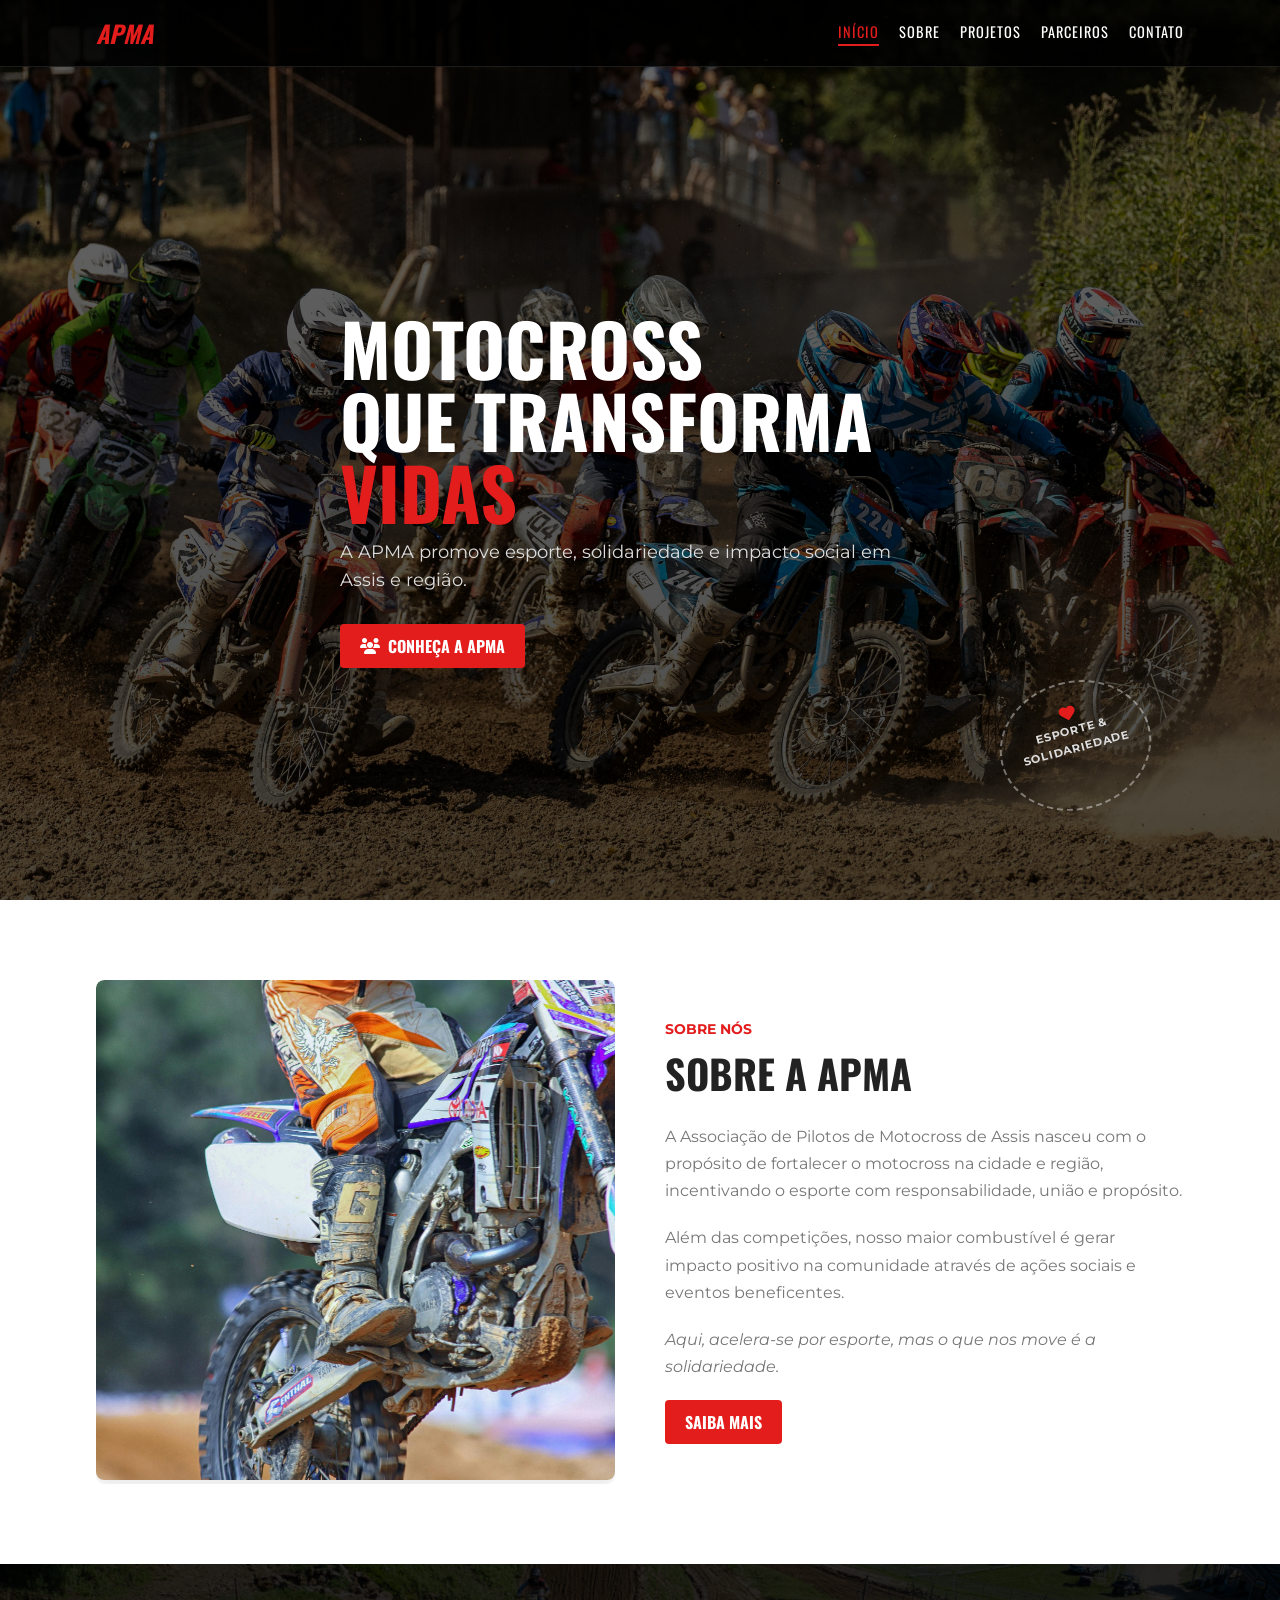
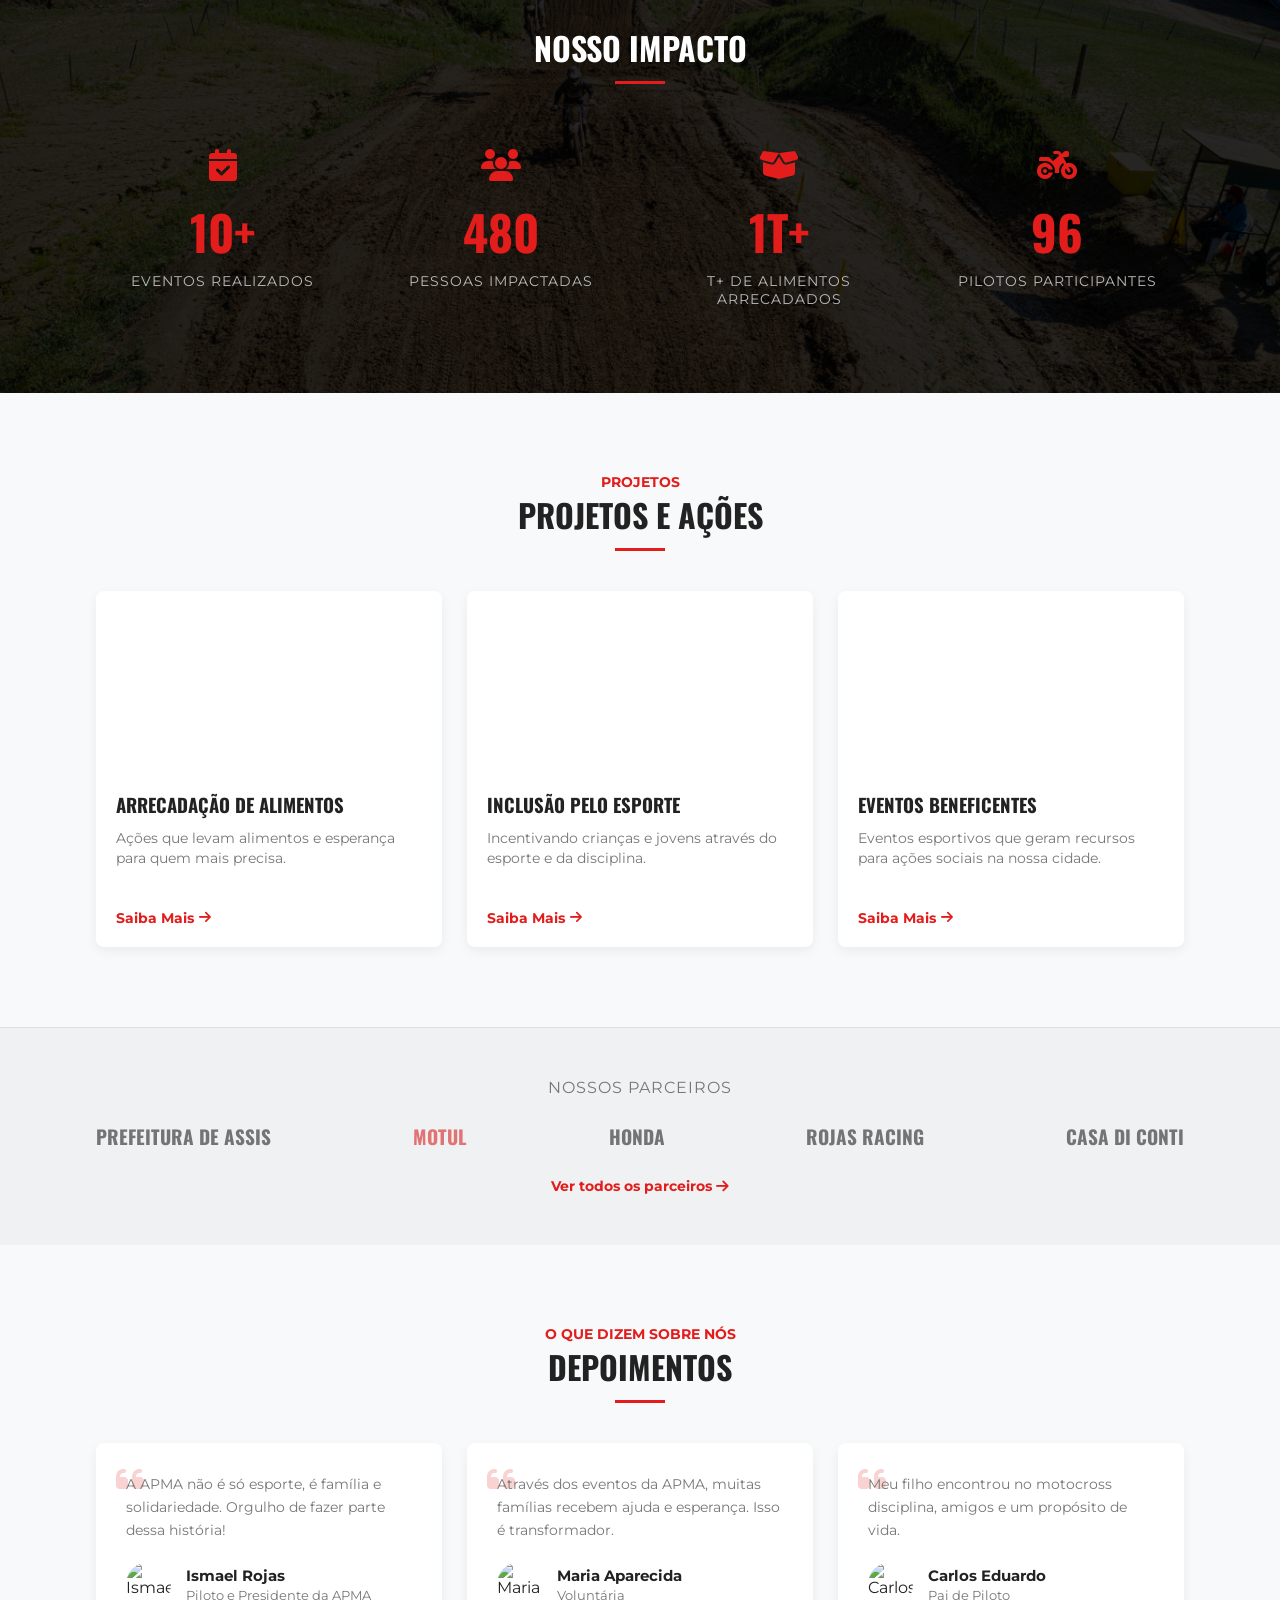
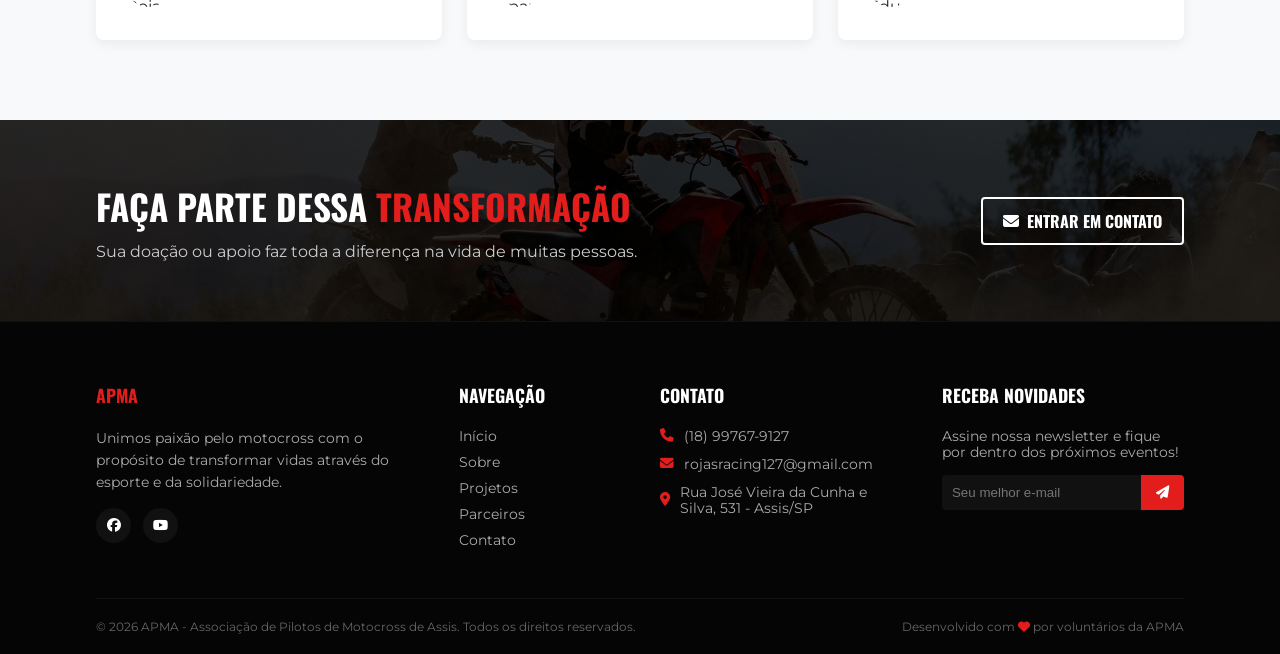
==== index.html @ 88c7548c "Publica o site da APMA com as páginas de apresentação, projetos, parceiros e contato. Co-authored-by" ====
<!DOCTYPE html>
<html lang="pt-BR">

<head>
    <meta charset="UTF-8">
    <meta name="viewport" content="width=device-width, initial-scale=1.0">
    <title>APMA - Associação de Pilotos de Motocross de Assis</title>
    <meta name="description"
        content="A APMA promove esporte, solidariedade e impacto social em Assis e região através do motocross.">
    <link rel="stylesheet" href="https://cdnjs.cloudflare.com/ajax/libs/font-awesome/6.4.0/css/all.min.css">
    <link
        href="https://fonts.googleapis.com/css2?family=Montserrat:wght@400;700;900&family=Oswald:wght@500;700&display=swap"
        rel="stylesheet">
    <link rel="stylesheet" href="css/style.css">
</head>

<body>

    <header>
        <div class="conteudo barra">
            <a href="index.html" class="marca">
                <h2 style="color: white; font-style: italic;"><span style="color: var(--primary-color);">APMA</span>
                </h2>
            </a>
            <button class="botao-menu" aria-label="Abrir menu"><i class="fa-solid fa-bars"></i></button>
            <nav class="menu">
                <a href="index.html" class="ativo">Início</a>
                <a href="sobre.html">Sobre</a>
                <a href="projetos.html">Projetos</a>
                <a href="parceiros.html">Parceiros</a>
                <a href="contato.html">Contato</a>
            </nav>
        </div>
    </header>

    <section class="destaque">
        <div class="conteudo destaque-texto">
            <h1>Motocross<br>que transforma <span>Vidas</span></h1>
            <p>A APMA promove esporte, solidariedade e impacto social em Assis e região.</p>
            <div class="destaque-acoes">
                <a href="sobre.html" class="botao"><i class="fa-solid fa-users"></i> Conheça a APMA</a>
            </div>
        </div>
        <div class="selo">
            <i class="fa-solid fa-heart" style="color: var(--primary-color);"></i>
            <p style="font-size: 0.7rem; font-weight: bold; letter-spacing: 1px;">ESPORTE &<br>SOLIDARIEDADE</p>
        </div>
    </section>

    <section class="sobre">
        <div class="conteudo sobre-grade">
            <div class="sobre-foto">
                <img src="assets/sobre.jpg" alt="Pilotos de Motocross APMA">
            </div>
            <div class="sobre-conteudo">
                <span class="subtitulo">Sobre Nós</span>
                <h2>Sobre a APMA</h2>
                <p>A Associação de Pilotos de Motocross de Assis nasceu com o propósito de fortalecer o motocross na
                    cidade e região, incentivando o esporte com responsabilidade, união e propósito.</p>
                <p>Além das competições, nosso maior combustível é gerar impacto positivo na comunidade através de ações
                    sociais e eventos beneficentes.</p>
                <p><em>Aqui, acelera-se por esporte, mas o que nos move é a solidariedade.</em></p>
                <a href="sobre.html" class="botao">Saiba Mais</a>
            </div>
        </div>
    </section>

    <section class="impacto">
        <div class="conteudo">
            <h2 class="titulo">Nosso Impacto</h2>
            <div class="impacto-grade">
                <div class="contador">
                    <i class="fa-solid fa-calendar-check"></i>
                    <div class="numero" data-target="10">0</div>
                    <div class="rotulo">Eventos Realizados</div>
                </div>
                <div class="contador">
                    <i class="fa-solid fa-users"></i>
                    <div class="numero" data-target="1000">0</div>
                    <div class="rotulo">Pessoas Impactadas</div>
                </div>
                <div class="contador">
                    <i class="fa-solid fa-box-open"></i>
                    <div class="numero" data-target="1" data-suffix="T+">0</div>
                    <div class="rotulo">T+ de Alimentos Arrecadados</div>
                </div>
                <div class="contador">
                    <i class="fa-solid fa-motorcycle"></i>
                    <div class="numero" data-target="200">0</div>
                    <div class="rotulo">Pilotos Participantes</div>
                </div>
            </div>
        </div>
    </section>

    <section class="projetos">
        <div class="conteudo">
            <span
                style="color: var(--primary-color); display:block; text-align:center; font-weight:bold; font-size:0.9rem;">PROJETOS</span>
            <h2 class="titulo">Projetos e Ações</h2>

            <div class="projetos-grade">
                <div class="cartao-projeto">
                    <div class="foto-projeto"
                        style="background-image: url('https://images.pexels.com/photos/6590920/pexels-photo-6590920.jpeg?auto=compress&cs=tinysrgb&w=400')">
                    </div>
                    <div class="info-projeto">
                        <h3>Arrecadação de Alimentos</h3>
                        <p>Ações que levam alimentos e esperança para quem mais precisa.</p>
                        <a href="projetos.html#alimentos" class="link-projeto">Saiba Mais <i
                                class="fa-solid fa-arrow-right"></i></a>
                    </div>
                </div>
                <div class="cartao-projeto">
                    <div class="foto-projeto"
                        style="background-image: url('https://images.pexels.com/photos/5435903/pexels-photo-5435903.jpeg?auto=compress&cs=tinysrgb&w=400')">
                    </div>
                    <div class="info-projeto">
                        <h3>Inclusão pelo Esporte</h3>
                        <p>Incentivando crianças e jovens através do esporte e da disciplina.</p>
                        <a href="projetos.html#inclusao" class="link-projeto">Saiba Mais <i
                                class="fa-solid fa-arrow-right"></i></a>
                    </div>
                </div>
                <div class="cartao-projeto">
                    <div class="foto-projeto"
                        style="background-image: url('https://images.pexels.com/photos/20348281/pexels-photo-20348281.jpeg?auto=compress&cs=tinysrgb&w=400')">
                    </div>
                    <div class="info-projeto">
                        <h3>Eventos Beneficentes</h3>
                        <p>Eventos esportivos que geram recursos para ações sociais na nossa cidade.</p>
                        <a href="projetos.html#beneficentes" class="link-projeto">Saiba Mais <i
                                class="fa-solid fa-arrow-right"></i></a>
                    </div>
                </div>
            </div>
        </div>
    </section>

    <section class="parceiros">
        <div class="conteudo">
            <div class="titulo-parceiros">NOSSOS PARCEIROS</div>
            <div class="faixa-parceiros">
                <span style="font-weight: bold; font-family: 'Oswald'; font-size: 1.2rem;">PREFEITURA DE ASSIS</span>
                <span style="font-weight: bold; font-family: 'Oswald'; font-size: 1.2rem; color: #d62222;">MOTUL</span>
                <span style="font-weight: bold; font-family: 'Oswald'; font-size: 1.2rem;">HONDA</span>
                <span style="font-weight: bold; font-family: 'Oswald'; font-size: 1.2rem;">ROJAS RACING</span>
                <span style="font-weight: bold; font-family: 'Oswald'; font-size: 1.2rem;">CASA DI CONTI</span>
            </div>
            <p style="margin-top: 25px;"><a href="parceiros.html"
                    style="color: var(--primary-color); font-weight: bold; font-size: 0.9rem;">Ver todos os parceiros <i
                        class="fa-solid fa-arrow-right"></i></a></p>
        </div>
    </section>

    <section class="depoimentos">
        <div class="conteudo">
            <span
                style="color: var(--primary-color); display:block; text-align:center; font-weight:bold; font-size:0.9rem;">O
                QUE DIZEM SOBRE NÓS</span>
            <h2 class="titulo">Depoimentos</h2>

            <div class="depoimentos-grade">
                <div class="depoimento">
                    <i class="fa-solid fa-quote-left"></i>
                    <p>A APMA não é só esporte, é família e solidariedade. Orgulho de fazer parte dessa história!</p>
                    <div class="autor">
                        <img src="https://images.pexels.com/photos/2379004/pexels-photo-2379004.jpeg?auto=compress&cs=tinysrgb&w=100"
                            alt="Ismael Rojas">
                        <div>
                            <h4>Ismael Rojas</h4>
                            <span>Piloto e Presidente da APMA</span>
                        </div>
                    </div>
                </div>
                <div class="depoimento">
                    <i class="fa-solid fa-quote-left"></i>
                    <p>Através dos eventos da APMA, muitas famílias recebem ajuda e esperança. Isso é transformador.</p>
                    <div class="autor">
                        <img src="https://images.pexels.com/photos/1181686/pexels-photo-1181686.jpeg?auto=compress&cs=tinysrgb&w=100"
                            alt="Maria Aparecida">
                        <div>
                            <h4>Maria Aparecida</h4>
                            <span>Voluntária</span>
                        </div>
                    </div>
                </div>
                <div class="depoimento">
                    <i class="fa-solid fa-quote-left"></i>
                    <p>Meu filho encontrou no motocross disciplina, amigos e um propósito de vida.</p>
                    <div class="autor">
                        <img src="https://images.pexels.com/photos/2182970/pexels-photo-2182970.jpeg?auto=compress&cs=tinysrgb&w=100"
                            alt="Carlos Eduardo">
                        <div>
                            <h4>Carlos Eduardo</h4>
                            <span>Pai de Piloto</span>
                        </div>
                    </div>
                </div>
            </div>
        </div>
    </section>

    <section class="chamada">
        <div class="conteudo chamada-conteudo">
            <div class="chamada-texto">
                <h2>FAÇA PARTE DESSA <span>TRANSFORMAÇÃO</span></h2>
                <p>Sua doação ou apoio faz toda a diferença na vida de muitas pessoas.</p>
            </div>
            <div class="chamada-acoes">
                <a href="contato.html" class="botao botao-contorno"><i class="fa-solid fa-envelope"></i> Entrar em Contato</a>
            </div>
        </div>
    </section>

    <footer>
        <div class="conteudo rodape-grade">
            <div class="rodape-coluna rodape-sobre">
                <h3 style="color: var(--primary-color);">APMA</h3>
                <p>Unimos paixão pelo motocross com o propósito de transformar vidas através do esporte e da
                    solidariedade.</p>
                <div class="redes">
                    <a href="#" aria-label="Facebook"><i class="fa-brands fa-facebook"></i></a>
                    <a href="#" aria-label="YouTube"><i class="fa-brands fa-youtube"></i></a>
                </div>
            </div>
            <div class="rodape-coluna rodape-links">
                <h3>Navegação</h3>
                <ul>
                    <li><a href="index.html">Início</a></li>
                    <li><a href="sobre.html">Sobre</a></li>
                    <li><a href="projetos.html">Projetos</a></li>
                    <li><a href="parceiros.html">Parceiros</a></li>
                    <li><a href="contato.html">Contato</a></li>
                </ul>
            </div>
            <div class="rodape-coluna rodape-contato">
                <h3>Contato</h3>
                <p><i class="fa-solid fa-phone"></i> (18) 99767-9127</p>
                <p><i class="fa-solid fa-envelope"></i> rojasracing127@gmail.com</p>
                <p><i class="fa-solid fa-location-dot"></i> Rua José Vieira da Cunha e Silva, 531 - Assis/SP</p>
            </div>
            <div class="rodape-coluna">
                <h3>Receba Novidades</h3>
                <p>Assine nossa newsletter e fique por dentro dos próximos eventos!</p>
                <form class="boletim" onsubmit="return false;">
                    <input type="email" placeholder="Seu melhor e-mail" required>
                    <button type="submit" aria-label="Enviar"><i class="fa-solid fa-paper-plane"></i></button>
                </form>
            </div>
        </div>
        <div class="conteudo rodape-base">
            <p>&copy; 2026 APMA - Associação de Pilotos de Motocross de Assis. Todos os direitos reservados.</p>
            <p>Desenvolvido com <i class="fa-solid fa-heart" style="color: var(--primary-color);"></i> por voluntários
                da APMA</p>
        </div>
    </footer>

    <script src="js/script.js"></script>
</body>

</html>
---- css/style.css ----
:root {
    --primary-color: #E31C1C;
    --dark-bg: #0C0C0C;
    --dark-card: #141414;
    --light-bg: #F8F9FA;
    --text-light: #FFFFFF;
    --text-dark: #222222;
    --text-gray: #777777;
}

* { margin: 0; padding: 0; box-sizing: border-box; }

body {
    font-family: 'Montserrat', sans-serif;
    background: var(--light-bg);
    color: var(--text-dark);
    overflow-x: hidden;
}

h1, h2, h3, .botao, .menu { font-family: 'Oswald', sans-serif; text-transform: uppercase; }
a { text-decoration: none; color: inherit; }
ul { list-style: none; }

.conteudo { width: 85%; max-width: 1200px; margin: 0 auto; }

.botao {
    background: var(--primary-color);
    color: var(--text-light);
    padding: 10px 20px;
    border: none;
    border-radius: 4px;
    font-weight: bold;
    cursor: pointer;
    display: inline-flex;
    align-items: center;
    gap: 8px;
}

.botao:hover { background: #b81414; transform: translateY(-3px); box-shadow: 0 8px 20px rgba(227, 28, 28, .35); }
.botao:hover i { transform: scale(1.15); }
.botao-contorno { background: transparent; border: 2px solid var(--text-light); color: var(--text-light); }
.botao-contorno:hover { background: var(--text-light); color: var(--dark-bg); box-shadow: 0 8px 20px rgba(255, 255, 255, .2); }

.titulo { text-align: center; font-size: 2rem; margin-bottom: 30px; position: relative; }
.titulo::after {
    content: '';
    display: block;
    width: 50px;
    height: 3px;
    background: var(--primary-color);
    margin: 10px auto 0;
}

header {
    background: rgba(0, 0, 0, .85);
    position: absolute;
    width: 100%;
    top: 0;
    z-index: 1000;
    border-bottom: 1px solid rgba(255, 255, 255, .1);
}

header.solido { position: relative; background: #0a0a0a; }

.barra { display: flex; justify-content: space-between; align-items: center; padding: 15px 0; }
.marca:hover h2 { transform: scale(1.05); letter-spacing: 2px; }
.menu { display: flex; gap: 20px; }
.menu a { color: var(--text-light); font-size: .9rem; letter-spacing: 1px; position: relative; padding-bottom: 4px; }
.menu a::after {
    content: '';
    position: absolute;
    left: 0;
    bottom: 0;
    width: 0;
    height: 2px;
    background: var(--primary-color);
}
.menu a:hover::after, .menu a.ativo::after { width: 100%; }
.menu a:hover, .menu a.ativo { color: var(--primary-color); }

.botao-menu {
    display: none;
    background: none;
    border: none;
    color: var(--text-light);
    font-size: 1.5rem;
    cursor: pointer;
}
.botao-menu:hover { color: var(--primary-color); transform: scale(1.1); }

.destaque {
    background: linear-gradient(rgba(0,0,0,.6), rgba(0,0,0,.7)), url('../assets/hero.jpg') center/cover;
    height: 100vh;
    display: flex;
    align-items: center;
    color: var(--text-light);
    padding-top: 80px;
    position: relative;
}
.destaque-texto { max-width: 600px; }
.destaque h1 { font-size: 4.5rem; line-height: 1; margin-bottom: 10px; font-weight: 900; }
.destaque h1 span { color: var(--primary-color); display: block; }
.destaque p { font-size: 1.1rem; margin-bottom: 30px; color: #ddd; line-height: 1.6; }
.destaque-acoes { display: flex; gap: 15px; }
.selo {
    position: absolute;
    right: 10%;
    bottom: 10%;
    border: 2px dashed rgba(255, 255, 255, .4);
    border-radius: 50%;
    padding: 20px;
    text-align: center;
    transform: rotate(-15deg);
}
.selo:hover { transform: rotate(0) scale(1.1); border-color: var(--primary-color); background: rgba(227, 28, 28, .15); }

.sobre { padding: 80px 0; background: var(--text-light); }
.sobre-grade, .contato-grade { display: grid; grid-template-columns: 1fr 1fr; gap: 50px; align-items: center; }
.contato-grade { grid-template-columns: 1fr 1.2fr; align-items: start; }
.sobre-foto { overflow: hidden; border-radius: 8px; }
.sobre-foto img { width: 100%; height: 500px; object-fit: cover; border-radius: 8px; box-shadow: 0 5px 15px rgba(0,0,0,.1); }
.sobre-foto:hover img { transform: scale(1.05); }
.subtitulo { color: var(--primary-color); text-transform: uppercase; font-weight: bold; font-size: .9rem; display: block; margin-bottom: 5px; }
.sobre-conteudo h2 { font-size: 2.5rem; margin-bottom: 20px; }
.sobre-conteudo p, .bloco-texto p { color: var(--text-gray); line-height: 1.7; margin-bottom: 20px; }

.impacto {
    background: linear-gradient(rgba(0,0,0,.85), rgba(0,0,0,.85)), url('../assets/impacto.jpg') center/cover;
    color: var(--text-light);
    padding: 60px 0;
    text-align: center;
}
.impacto .titulo { color: #fff; margin-bottom: 40px; }
.impacto-grade { display: grid; grid-template-columns: repeat(4, 1fr); gap: 25px; }
.projetos-grade { display: grid; grid-template-columns: repeat(3, 1fr); gap: 25px; }
.contador { padding: 25px 15px; border-radius: 8px; }
.contador:hover { transform: translateY(-8px); background: rgba(255,255,255,.06); }
.contador i { font-size: 2rem; color: var(--primary-color); margin-bottom: 15px; display: inline-block; }
.contador:hover i { transform: scale(1.2); }
.numero { font-size: 3rem; font-family: 'Oswald', sans-serif; font-weight: bold; color: var(--primary-color); }
.rotulo { font-size: .9rem; text-transform: uppercase; letter-spacing: 1px; margin-top: 5px; color: #bbb; }

.projetos, .depoimentos, .secao { padding: 80px 0; }
.secao.clara, .projetos, .depoimentos { background: var(--light-bg); }
.secao.clara { background: var(--text-light); }
.secao.escura { background: var(--dark-bg); color: var(--text-light); }
.projetos-grade, .depoimentos-grade, .valores-grade, .equipe-grade, .parceiros-grade { margin-top: 40px; }
.cartao-projeto, .depoimento, .cartao-valor, .cartao-equipe, .cartao-parceiro {
    background: var(--text-light);
    border-radius: 8px;
    box-shadow: 0 4px 12px rgba(0,0,0,.06);
}
.cartao-projeto, .cartao-equipe { overflow: hidden; }
.cartao-projeto:hover, .depoimento:hover, .cartao-valor:hover, .cartao-equipe:hover,
.cartao-parceiro:hover, .formulario:hover {
    transform: translateY(-8px);
    box-shadow: 0 16px 32px rgba(0,0,0,.12);
}
.foto-projeto { height: 180px; background-size: cover; background-position: center; }
.cartao-projeto:hover .foto-projeto, .cartao-equipe:hover img, .detalhe:hover .detalhe-foto { transform: scale(1.06); }
.info-projeto, .info-equipe { padding: 20px; }
.info-projeto h3, .cartao-valor h3, .detalhe-texto h3 { margin-bottom: 10px; }
.cartao-projeto:hover h3, .cartao-valor:hover h3, .detalhe:hover h3, .cartao-parceiro:hover .logo-parceiro { color: var(--primary-color); }
.info-projeto p { font-size: .85rem; color: var(--text-gray); line-height: 1.5; margin-bottom: 15px; height: 65px; overflow: hidden; }
.link-projeto { color: var(--primary-color); font-weight: bold; font-size: .85rem; display: inline-flex; align-items: center; gap: 5px; }
.cartao-projeto:hover .link-projeto { gap: 10px; }

.parceiros { padding: 50px 0; background: #F0F1F2; border-top: 1px solid #e0e0e0; text-align: center; }
.titulo-parceiros { font-size: 1rem; color: var(--text-gray); margin-bottom: 25px; letter-spacing: 1px; }
.faixa-parceiros { display: flex; justify-content: space-between; align-items: center; gap: 20px; opacity: .6; }
.faixa-parceiros span:hover { opacity: 1; transform: scale(1.1); color: var(--primary-color); }

.depoimentos-grade, .valores-grade, .equipe-grade, .parceiros-grade { display: grid; grid-template-columns: repeat(3, 1fr); gap: 25px; }
.depoimento { padding: 30px; position: relative; border-bottom: 3px solid transparent; }
.depoimento:hover { border-bottom-color: var(--primary-color); }
.depoimento .fa-quote-left { color: rgba(227, 28, 28, .2); font-size: 2rem; position: absolute; top: 20px; left: 20px; }
.depoimento:hover .fa-quote-left { color: rgba(227, 28, 28, .45); }
.depoimento p, .cartao-valor p, .cartao-parceiro p, .info-equipe p { color: var(--text-gray); font-size: .9rem; line-height: 1.6; }
.depoimento p { margin-bottom: 20px; position: relative; z-index: 1; }
.autor { display: flex; align-items: center; gap: 15px; }
.autor img { width: 45px; height: 45px; border-radius: 50%; object-fit: cover; }
.depoimento:hover .autor img { transform: scale(1.1); }
.autor h4 { font-size: .95rem; }
.autor span, .info-equipe p { font-size: .8rem; color: var(--text-gray); }

.chamada {
    background: linear-gradient(rgba(0,0,0,.8), rgba(0,0,0,.85)), url('../assets/cta.jpg') center/cover;
    color: var(--text-light);
    padding: 60px 0;
}
.chamada-conteudo, .seja-parceiro { display: grid; align-items: center; gap: 30px; }
.chamada-conteudo { grid-template-columns: 1fr auto; }
.chamada-texto h2 { font-size: 2.2rem; margin-bottom: 10px; }
.chamada-texto h2 span { color: var(--primary-color); }
.chamada-texto p { color: #ccc; }
.chamada-acoes { display: flex; gap: 15px; }

footer { background: #050505; color: #aaa; padding: 60px 0 20px; font-size: .85rem; border-top: 1px solid #111; }
.rodape-grade { display: grid; grid-template-columns: 2fr 1fr 1.5fr 1.5fr; gap: 40px; margin-bottom: 40px; }
.rodape-coluna h3 { color: var(--text-light); font-size: 1.1rem; margin-bottom: 20px; }
.rodape-sobre p { line-height: 1.6; margin-bottom: 15px; }
.redes { display: flex; gap: 12px; }
.redes a {
    background: #111;
    width: 35px;
    height: 35px;
    display: flex;
    align-items: center;
    justify-content: center;
    border-radius: 50%;
    color: var(--text-light);
}
.redes a:hover { background: var(--primary-color); transform: translateY(-4px); }
.rodape-links li { margin-bottom: 10px; }
.rodape-links a:hover { color: var(--primary-color); padding-left: 6px; }
.rodape-contato p { margin-bottom: 12px; display: flex; align-items: center; gap: 10px; }
.rodape-contato p:hover { color: var(--text-light); }
.rodape-contato i { color: var(--primary-color); }
.boletim { display: flex; margin-top: 15px; }
.boletim input { flex: 1; padding: 10px; border: none; border-radius: 4px 0 0 4px; background: #111; color: #fff; }
.boletim input:focus { outline: 1px solid var(--primary-color); }
.boletim button { background: var(--primary-color); border: none; color: #fff; padding: 0 15px; border-radius: 0 4px 4px 0; cursor: pointer; }
.boletim button:hover { background: #b81414; }
.rodape-base { border-top: 1px solid #111; padding-top: 20px; display: flex; justify-content: space-between; font-size: .75rem; color: #666; }

.capa {
    background: linear-gradient(rgba(0,0,0,.75), rgba(0,0,0,.85)), url('../assets/hero.jpg') center/cover;
    color: var(--text-light);
    padding: 100px 0 70px;
    text-align: center;
}
.capa-sobre { background-image: linear-gradient(rgba(0,0,0,.75), rgba(0,0,0,.85)), url('../assets/sobre.jpg'); }
.capa-impacto { background-image: linear-gradient(rgba(0,0,0,.75), rgba(0,0,0,.85)), url('../assets/impacto.jpg'); }
.capa-chamada { background-image: linear-gradient(rgba(0,0,0,.75), rgba(0,0,0,.85)), url('../assets/cta.jpg'); }
.etiqueta { color: var(--primary-color); font-weight: bold; font-size: .85rem; letter-spacing: 2px; display: block; margin-bottom: 10px; }
.capa h1 { font-size: 3rem; margin-bottom: 15px; }
.capa p { max-width: 600px; margin: 0 auto; color: #ccc; line-height: 1.6; }
.bloco-texto { max-width: 800px; margin: 0 auto 40px; }
.secao.escura .bloco-texto p { color: #bbb; }

.cartao-valor, .cartao-parceiro { padding: 35px 28px; text-align: center; }
.cartao-valor i { font-size: 2.2rem; color: var(--primary-color); margin-bottom: 15px; display: inline-block; }
.cartao-valor:hover i { transform: scale(1.15); }

.linha-tempo { max-width: 700px; margin: 50px auto 0; position: relative; padding-left: 30px; }
.linha-tempo::before { content: ''; position: absolute; left: 0; top: 0; bottom: 0; width: 3px; background: var(--primary-color); }
.marco { position: relative; margin-bottom: 35px; padding-left: 25px; }
.marco::before {
    content: '';
    position: absolute;
    left: -36px;
    top: 6px;
    width: 14px;
    height: 14px;
    border-radius: 50%;
    background: var(--primary-color);
    border: 3px solid #fff;
    box-shadow: 0 0 0 2px var(--primary-color);
}
.marco:hover { transform: translateX(8px); }
.ano { color: var(--primary-color); font-family: 'Oswald', sans-serif; font-size: 1.1rem; font-weight: bold; margin-bottom: 5px; }
.marco h3, .info-equipe h3 { font-size: 1.2rem; margin-bottom: 8px; }
.marco p { color: var(--text-gray); line-height: 1.6; }

.cartao-equipe { text-align: center; }
.cartao-equipe img { width: 100%; height: 260px; object-fit: cover; }
.funcao { color: var(--primary-color); font-size: .85rem; font-weight: bold; margin-bottom: 10px; display: block; }

.detalhe { display: grid; grid-template-columns: 1fr 1.2fr; gap: 40px; align-items: center; margin-bottom: 60px; }
.detalhe:nth-child(even) { direction: rtl; }
.detalhe:nth-child(even) > * { direction: ltr; }
.detalhe-foto { height: 320px; border-radius: 8px; background-size: cover; background-position: center; box-shadow: 0 5px 20px rgba(0,0,0,.1); }
.detalhe-texto h3 { font-size: 1.8rem; }
.detalhe-texto p { color: var(--text-gray); line-height: 1.7; margin-bottom: 15px; }
.etiquetas { display: flex; flex-wrap: wrap; gap: 8px; margin-top: 15px; }
.etiquetas span { background: rgba(227, 28, 28, .1); color: var(--primary-color); padding: 5px 12px; border-radius: 4px; font-size: .75rem; font-weight: bold; text-transform: uppercase; }
.etiquetas span:hover { background: var(--primary-color); color: #fff; }

.logo-parceiro { font-family: 'Oswald', sans-serif; font-size: 1.6rem; font-weight: bold; margin-bottom: 15px; letter-spacing: 1px; }
.logo-parceiro.destaque-nome { color: var(--primary-color); }
.tipo-parceiro { color: var(--primary-color); font-size: .75rem; font-weight: bold; text-transform: uppercase; letter-spacing: 1px; margin-bottom: 12px; display: block; }
.seja-parceiro { background: var(--dark-bg); color: var(--text-light); border-radius: 8px; padding: 50px; margin-top: 60px; grid-template-columns: 1.5fr 1fr; }
.seja-parceiro:hover { box-shadow: 0 0 0 2px var(--primary-color); }
.seja-parceiro h2 { font-size: 2rem; margin-bottom: 15px; }
.seja-parceiro p { color: #bbb; line-height: 1.7; margin-bottom: 10px; }
.seja-parceiro ul { margin: 20px 0; }
.seja-parceiro li { color: #ccc; margin-bottom: 10px; display: flex; align-items: center; gap: 10px; }
.seja-parceiro li i { color: var(--primary-color); }

.contato-lista { margin-top: 30px; }
.contato-item { display: flex; gap: 18px; margin-bottom: 28px; padding: 10px; border-radius: 8px; }
.contato-item:hover { background: rgba(227, 28, 28, .05); transform: translateX(6px); }
.icone {
    width: 50px;
    height: 50px;
    background: rgba(227, 28, 28, .1);
    border-radius: 50%;
    display: flex;
    align-items: center;
    justify-content: center;
    color: var(--primary-color);
    flex-shrink: 0;
}
.contato-item:hover .icone { background: var(--primary-color); color: #fff; }
.contato-item h4 { font-size: 1rem; margin-bottom: 5px; }
.contato-item p { color: var(--text-gray); font-size: .9rem; line-height: 1.5; }
.formulario { background: var(--text-light); padding: 40px; border-radius: 8px; box-shadow: 0 5px 20px rgba(0,0,0,.06); }
.formulario h3 { font-size: 1.5rem; margin-bottom: 25px; }
.campo { margin-bottom: 18px; }
.campo label { display: block; font-size: .85rem; font-weight: bold; margin-bottom: 6px; }
.campo input, .campo select, .campo textarea { width: 100%; padding: 12px 15px; border: 1px solid #ddd; border-radius: 4px; font-family: 'Montserrat', sans-serif; font-size: .9rem; background: #fafafa; }
.campo input:focus, .campo select:focus, .campo textarea:focus { outline: none; border-color: var(--primary-color); background: #fff; }
.campo textarea { min-height: 140px; resize: vertical; }
.linha-form { display: grid; grid-template-columns: 1fr 1fr; gap: 15px; }
.nota-form { font-size: .8rem; color: var(--text-gray); margin-top: 15px; line-height: 1.5; }

.botao, .botao i, .marca h2, .menu a::after, .selo, .sobre-foto img, .contador, .contador i,
.cartao-projeto, .foto-projeto, .cartao-equipe, .cartao-equipe img, .detalhe-foto, .depoimento,
.autor img, .redes a, .rodape-links a, .faixa-parceiros span, .etiquetas span, .contato-item,
.icone, .cartao-valor i, .marco, .formulario, .seja-parceiro,
.link-projeto, .botao-menu {
    transition: .3s ease;
}

@media (max-width: 992px) {
    .impacto-grade, .projetos-grade, .depoimentos-grade, .rodape-grade, .valores-grade,
    .equipe-grade, .parceiros-grade { grid-template-columns: 1fr 1fr; }
    .chamada-conteudo, .detalhe, .contato-grade, .sobre-grade, .seja-parceiro {
        grid-template-columns: 1fr;
        text-align: center;
    }
    .detalhe:nth-child(even) { direction: ltr; }
    .seja-parceiro, .contato-grade, .sobre-grade { text-align: left; }
}

@media (max-width: 768px) {
    .impacto-grade, .projetos-grade, .depoimentos-grade, .rodape-grade, .valores-grade,
    .equipe-grade, .parceiros-grade, .linha-form { grid-template-columns: 1fr; }
    .botao-menu { display: block; order: 3; }
    .menu {
        display: none;
        position: absolute;
        top: 100%;
        left: 0;
        right: 0;
        background: rgba(0, 0, 0, .95);
        flex-direction: column;
        padding: 20px;
        text-align: center;
    }
    .menu.aberto { display: flex; }
    .barra { position: relative; flex-wrap: wrap; }
    header .botao { padding: 8px 14px; font-size: .8rem; }
    .destaque h1, .capa h1 { font-size: 2.5rem; }
    .destaque-acoes, .chamada-acoes { flex-direction: column; align-items: center; }
    .faixa-parceiros { flex-wrap: wrap; justify-content: center; }
    .selo { display: none; }
    .rodape-base { flex-direction: column; gap: 10px; text-align: center; }
}

@media (prefers-reduced-motion: reduce) {
    * { transition: none !important; }
}
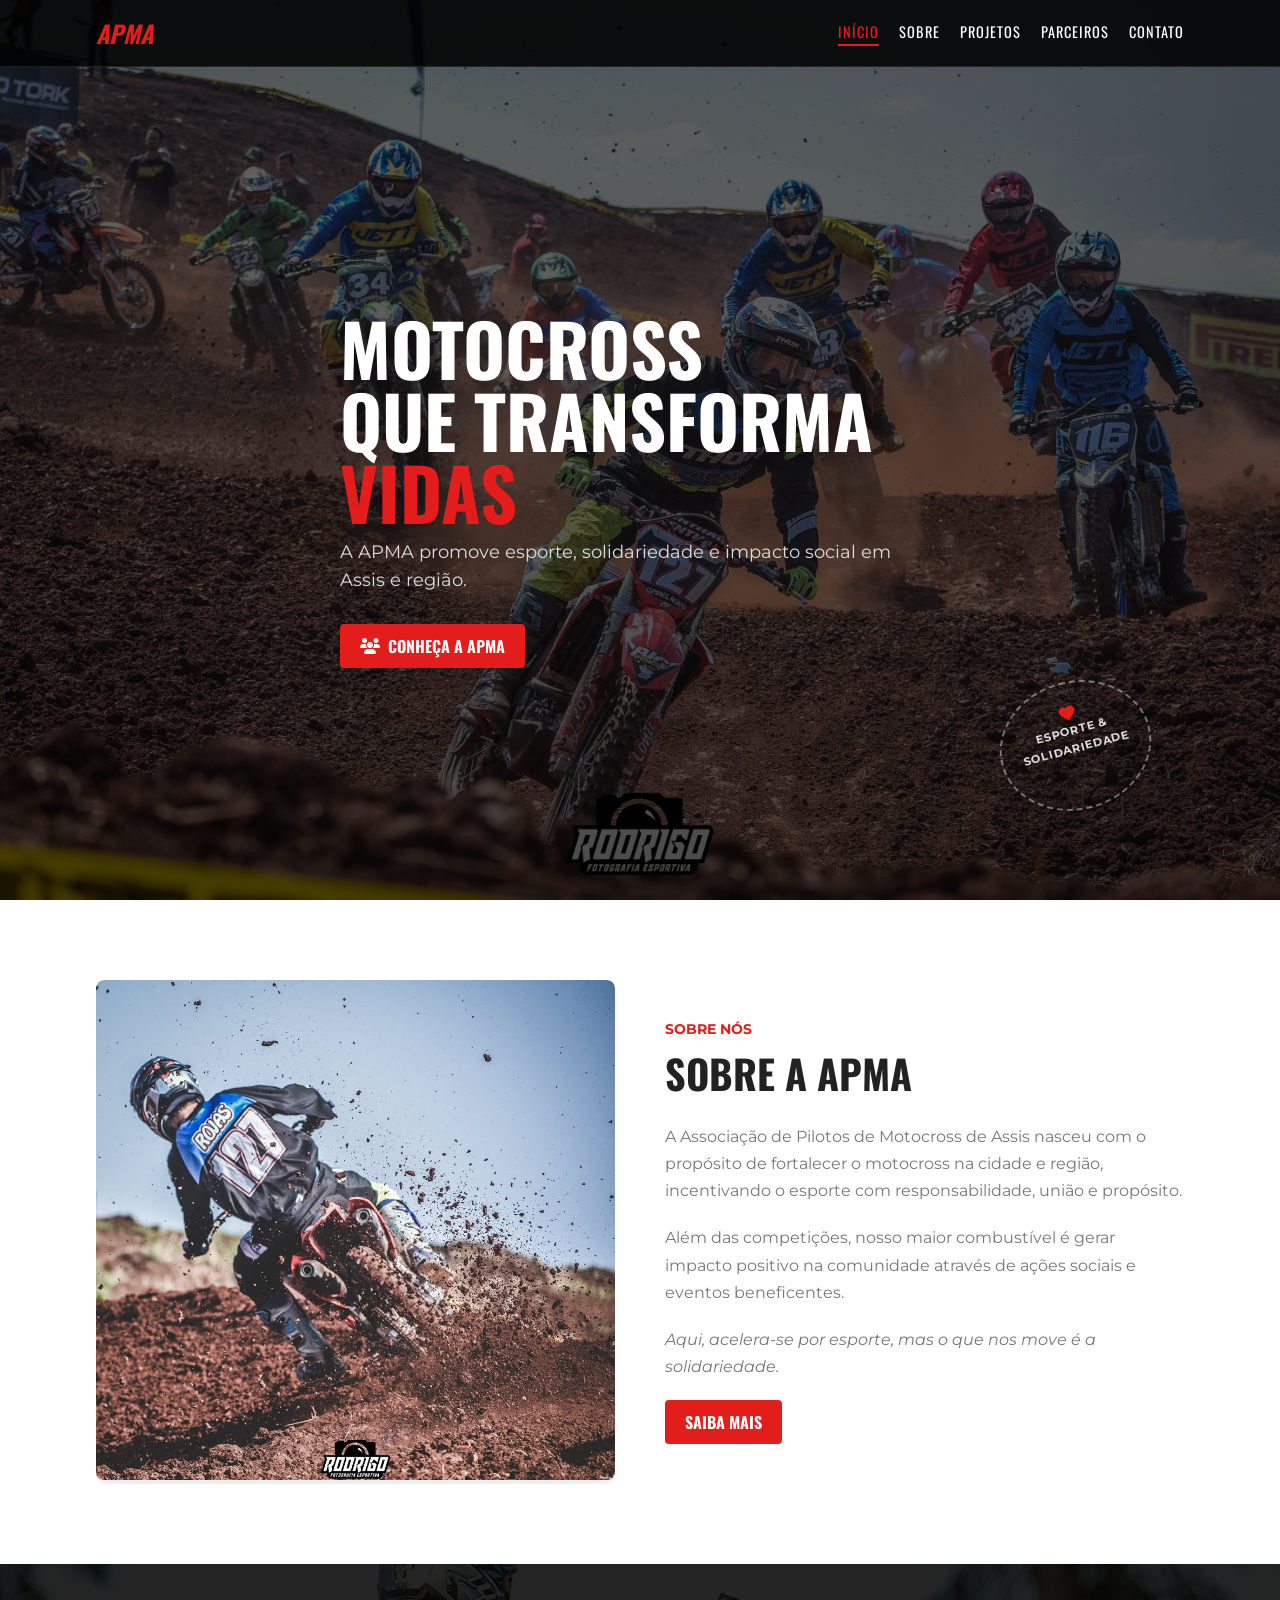
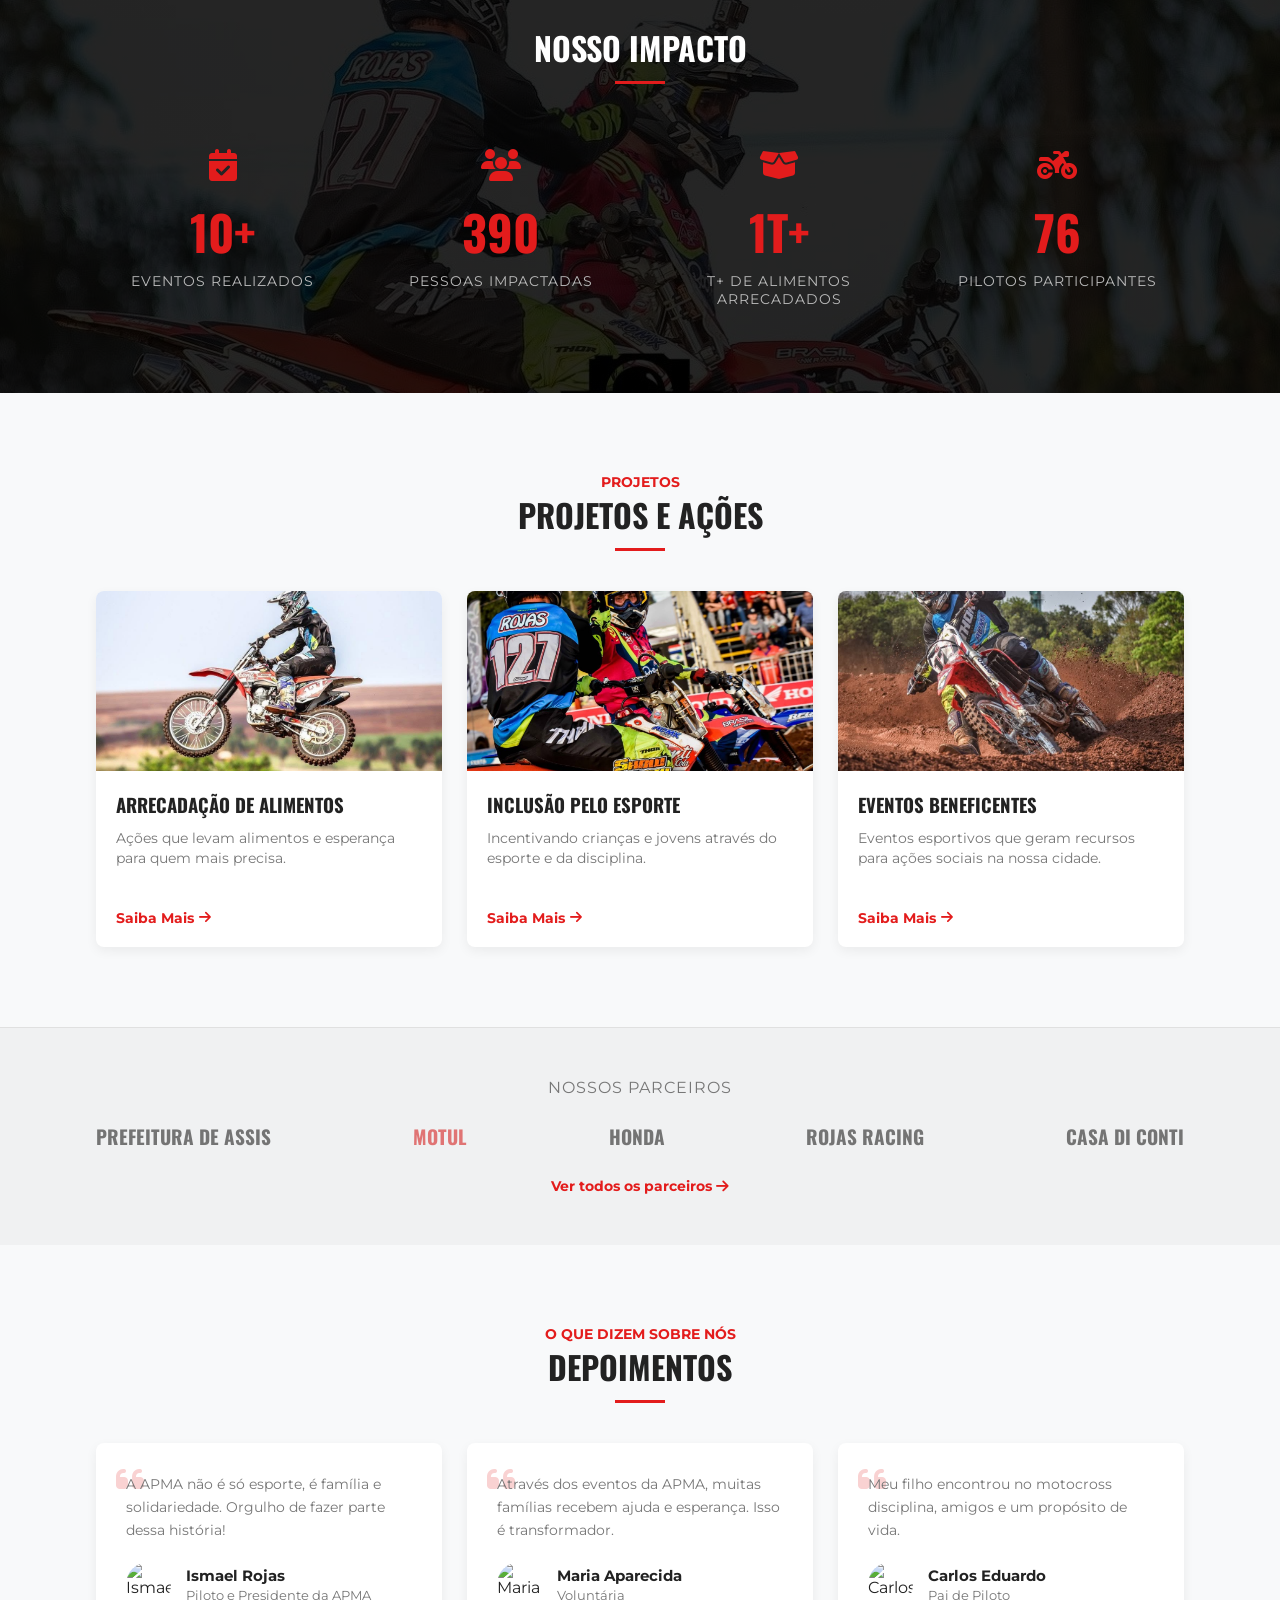
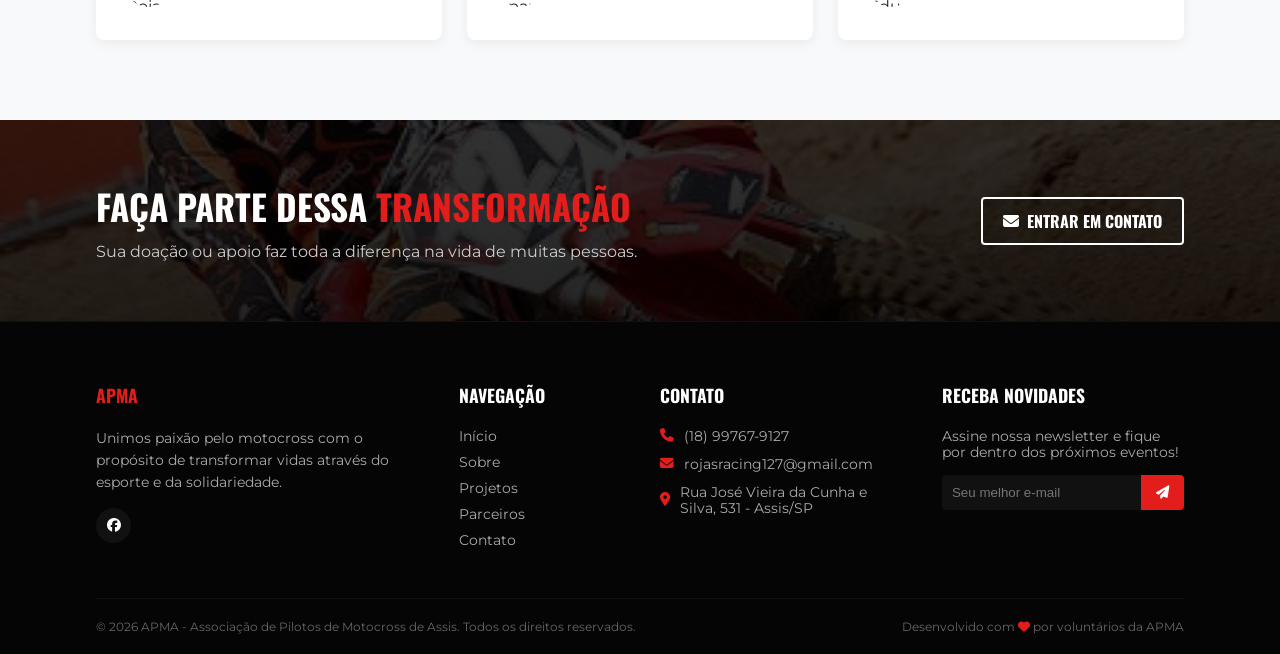
==== commit 34e2b7f0: "Atualiza links de redes sociais para o Facebook em várias páginas e altera URLs de imagens para arqu" ====
--- a/index.html
+++ b/index.html
@@ -102,7 +102,7 @@
             <div class="projetos-grade">
                 <div class="cartao-projeto">
                     <div class="foto-projeto"
-                        style="background-image: url('https://images.pexels.com/photos/6590920/pexels-photo-6590920.jpeg?auto=compress&cs=tinysrgb&w=400')">
+                        style="background-image: url('assets/alimentacao.jpg')">
                     </div>
                     <div class="info-projeto">
                         <h3>Arrecadação de Alimentos</h3>
@@ -113,7 +113,7 @@
                 </div>
                 <div class="cartao-projeto">
                     <div class="foto-projeto"
-                        style="background-image: url('https://images.pexels.com/photos/5435903/pexels-photo-5435903.jpeg?auto=compress&cs=tinysrgb&w=400')">
+                        style="background-image: url('assets/inclusao.jpg')">
                     </div>
                     <div class="info-projeto">
                         <h3>Inclusão pelo Esporte</h3>
@@ -124,7 +124,7 @@
                 </div>
                 <div class="cartao-projeto">
                     <div class="foto-projeto"
-                        style="background-image: url('https://images.pexels.com/photos/20348281/pexels-photo-20348281.jpeg?auto=compress&cs=tinysrgb&w=400')">
+                        style="background-image: url('assets/eventos.jpg')">
                     </div>
                     <div class="info-projeto">
                         <h3>Eventos Beneficentes</h3>
@@ -220,8 +220,8 @@
                 <p>Unimos paixão pelo motocross com o propósito de transformar vidas através do esporte e da
                     solidariedade.</p>
                 <div class="redes">
-                    <a href="#" aria-label="Facebook"><i class="fa-brands fa-facebook"></i></a>
-                    <a href="#" aria-label="YouTube"><i class="fa-brands fa-youtube"></i></a>
+                    <a href="https://www.facebook.com/people/Ismael-Rojas-127/100063699161215/" aria-label="Facebook"><i class="fa-brands fa-facebook"></i></a>
+            
                 </div>
             </div>
             <div class="rodape-coluna rodape-links">
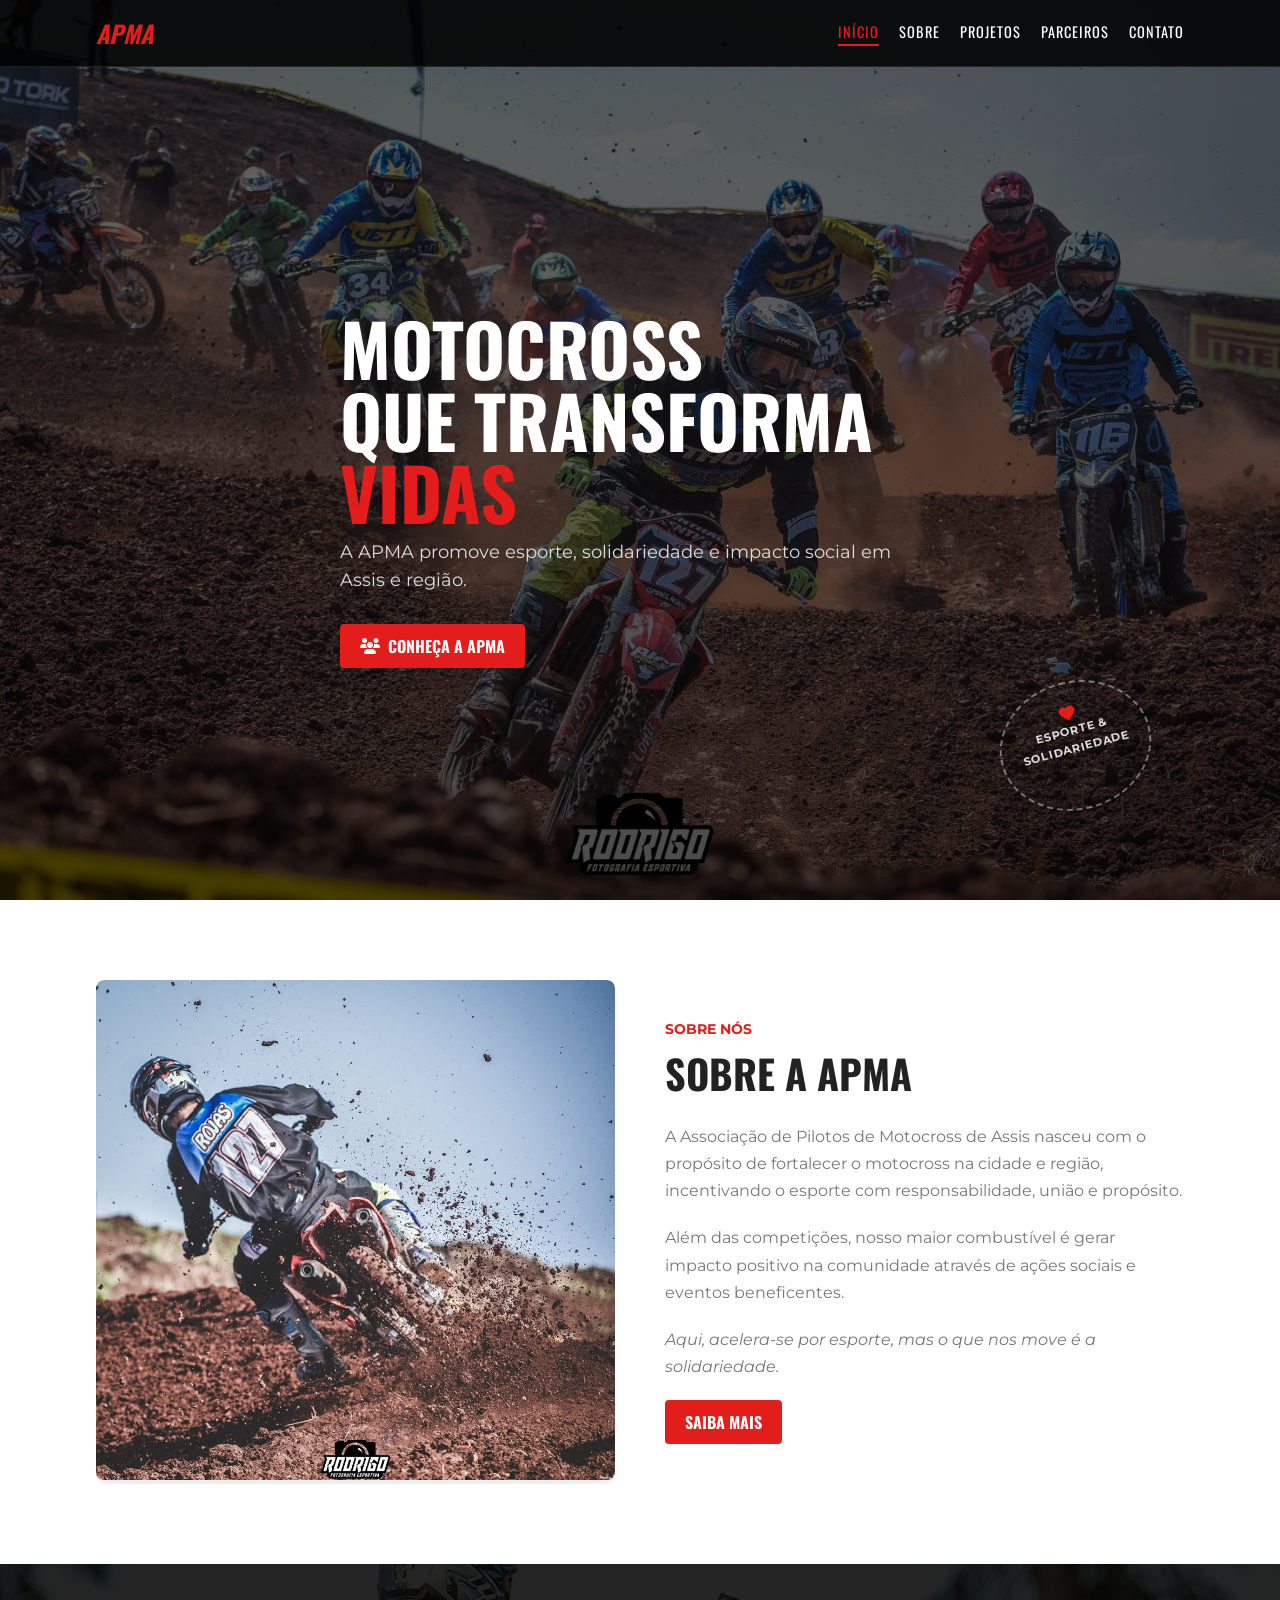
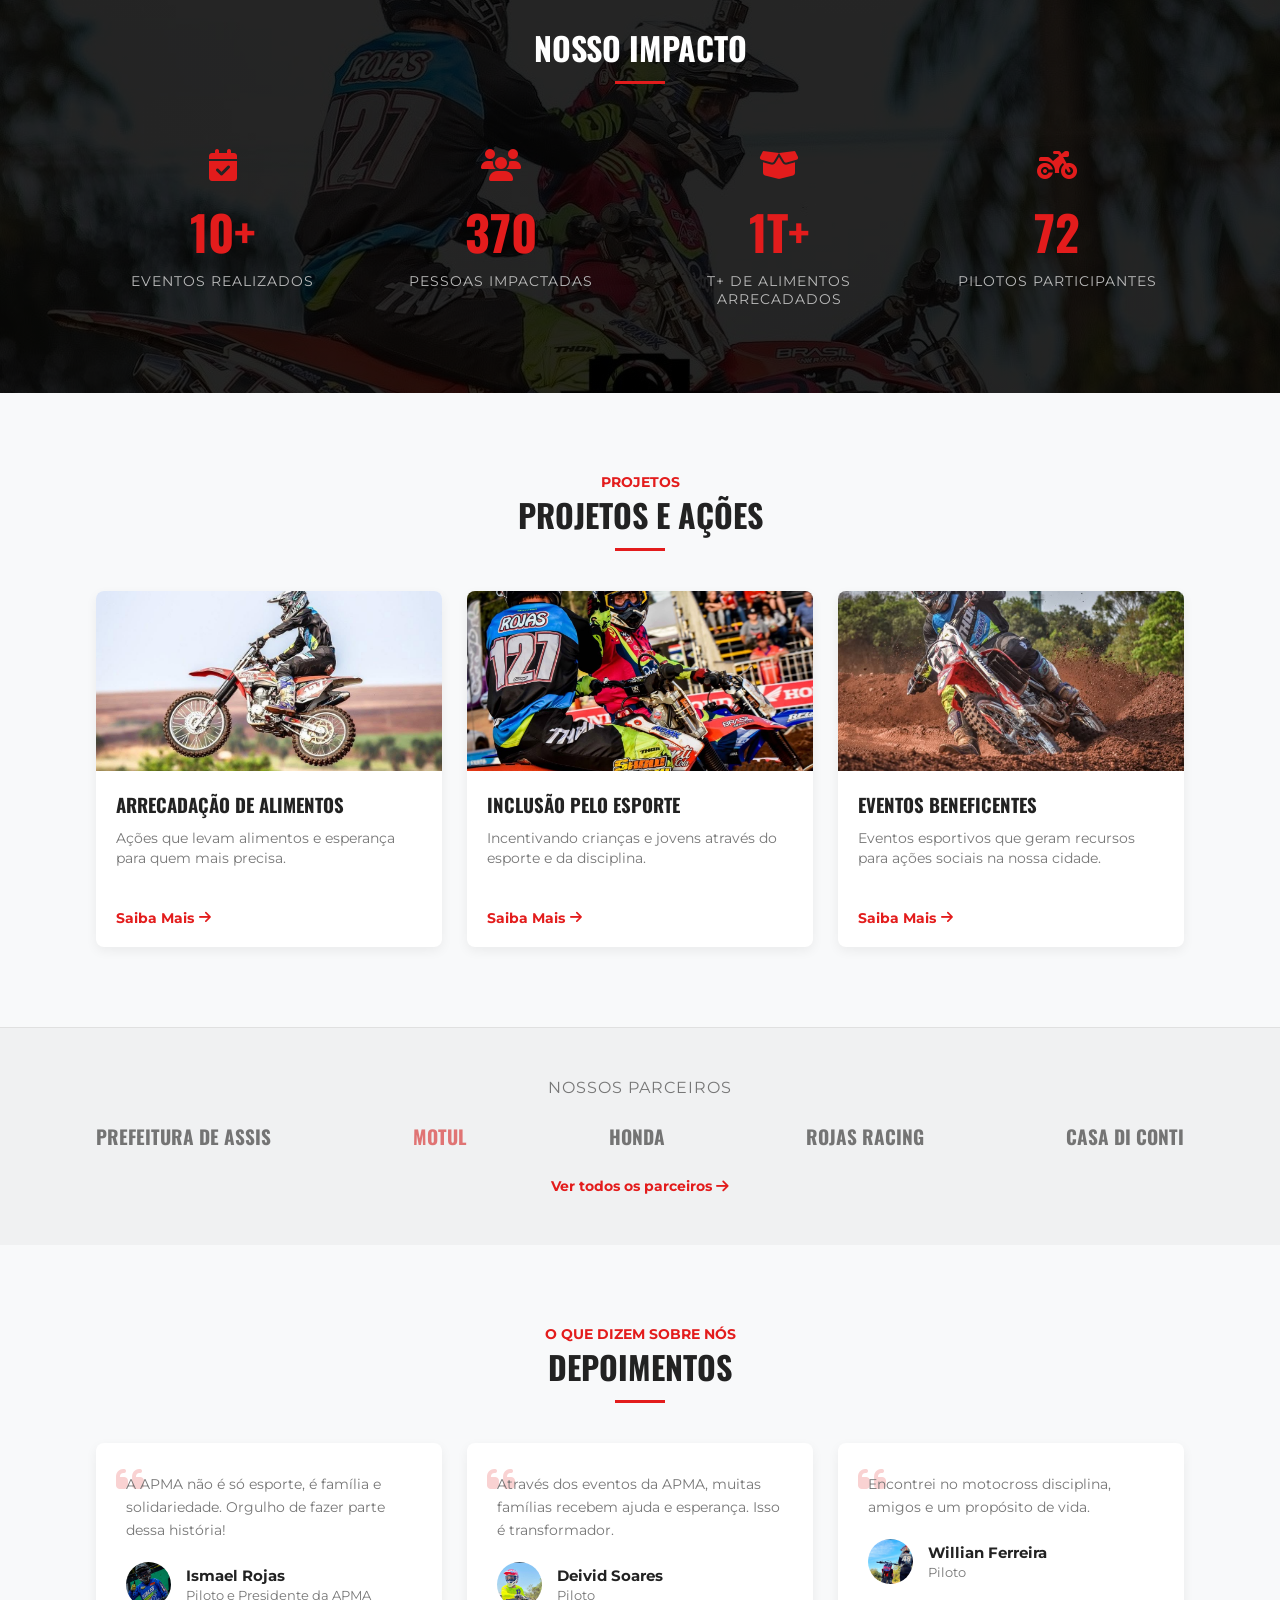
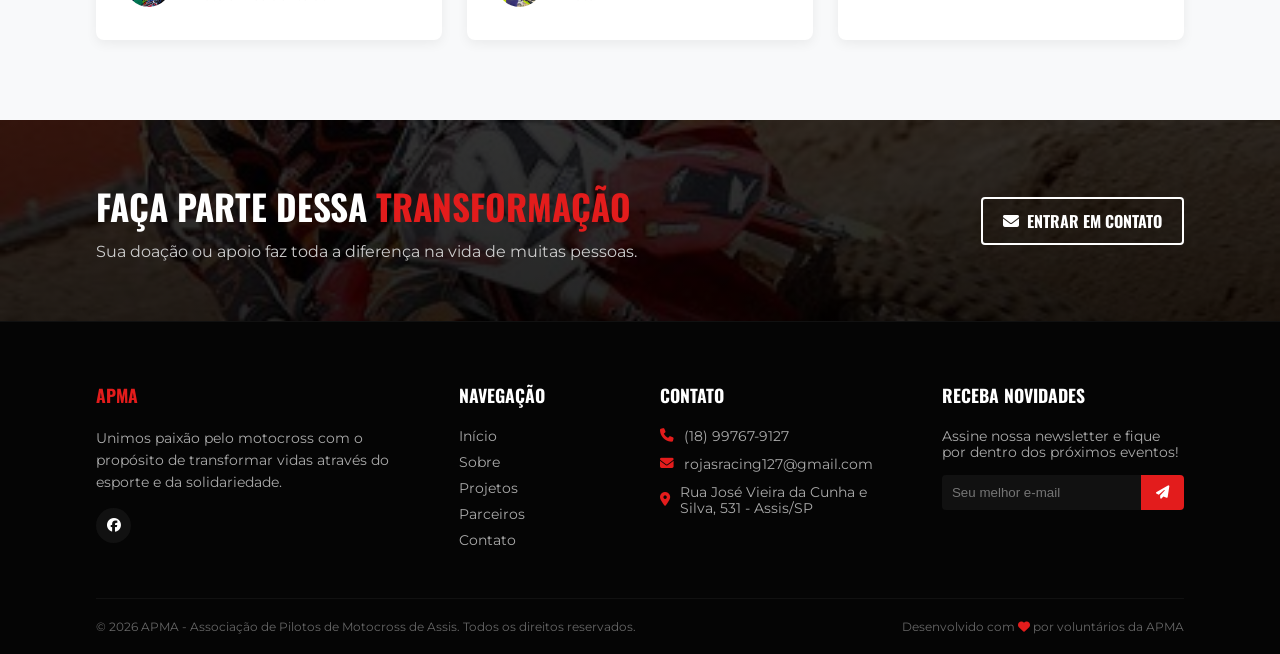
==== commit c996059c: "Atualiza depoimentos e informações da equipe na página inicial e na seção "Quem Faz Acontecer". Subs" ====
--- a/index.html
+++ b/index.html
@@ -165,7 +165,7 @@
                     <i class="fa-solid fa-quote-left"></i>
                     <p>A APMA não é só esporte, é família e solidariedade. Orgulho de fazer parte dessa história!</p>
                     <div class="autor">
-                        <img src="https://images.pexels.com/photos/2379004/pexels-photo-2379004.jpeg?auto=compress&cs=tinysrgb&w=100"
+                        <img src="assets/ismaelRojas.jpg"
                             alt="Ismael Rojas">
                         <div>
                             <h4>Ismael Rojas</h4>
@@ -177,23 +177,23 @@
                     <i class="fa-solid fa-quote-left"></i>
                     <p>Através dos eventos da APMA, muitas famílias recebem ajuda e esperança. Isso é transformador.</p>
                     <div class="autor">
-                        <img src="https://images.pexels.com/photos/1181686/pexels-photo-1181686.jpeg?auto=compress&cs=tinysrgb&w=100"
-                            alt="Maria Aparecida">
+                        <img src="assets/deividSoares.jpeg"
+                            alt="Deivid Soares">
                         <div>
-                            <h4>Maria Aparecida</h4>
-                            <span>Voluntária</span>
+                            <h4>Deivid Soares</h4>
+                            <span>Piloto</span>
                         </div>
                     </div>
                 </div>
                 <div class="depoimento">
                     <i class="fa-solid fa-quote-left"></i>
-                    <p>Meu filho encontrou no motocross disciplina, amigos e um propósito de vida.</p>
+                    <p>Encontrei no motocross disciplina, amigos e um propósito de vida.</p>
                     <div class="autor">
-                        <img src="https://images.pexels.com/photos/2182970/pexels-photo-2182970.jpeg?auto=compress&cs=tinysrgb&w=100"
-                            alt="Carlos Eduardo">
+                        <img src="assets/willianFerreira.jpeg"
+                            alt="Willian Ferreira">
                         <div>
-                            <h4>Carlos Eduardo</h4>
-                            <span>Pai de Piloto</span>
+                            <h4>Willian Ferreira</h4>
+                            <span>Piloto</span>
                         </div>
                     </div>
                 </div>
--- a/css/style.css
+++ b/css/style.css
@@ -8,7 +8,11 @@
     --text-gray: #777777;
 }
 
-* { margin: 0; padding: 0; box-sizing: border-box; }
+* {
+    margin: 0;
+    padding: 0;
+    box-sizing: border-box;
+}
 
 body {
     font-family: 'Montserrat', sans-serif;
@@ -17,11 +21,29 @@
     overflow-x: hidden;
 }
 
-h1, h2, h3, .botao, .menu { font-family: 'Oswald', sans-serif; text-transform: uppercase; }
-a { text-decoration: none; color: inherit; }
-ul { list-style: none; }
-
-.conteudo { width: 85%; max-width: 1200px; margin: 0 auto; }
+h1,
+h2,
+h3,
+.botao,
+.menu {
+    font-family: 'Oswald', sans-serif;
+    text-transform: uppercase;
+}
+
+a {
+    text-decoration: none;
+    color: inherit;
+}
+
+ul {
+    list-style: none;
+}
+
+.conteudo {
+    width: 85%;
+    max-width: 1200px;
+    margin: 0 auto;
+}
 
 .botao {
     background: var(--primary-color);
@@ -36,12 +58,35 @@
     gap: 8px;
 }
 
-.botao:hover { background: #b81414; transform: translateY(-3px); box-shadow: 0 8px 20px rgba(227, 28, 28, .35); }
-.botao:hover i { transform: scale(1.15); }
-.botao-contorno { background: transparent; border: 2px solid var(--text-light); color: var(--text-light); }
-.botao-contorno:hover { background: var(--text-light); color: var(--dark-bg); box-shadow: 0 8px 20px rgba(255, 255, 255, .2); }
-
-.titulo { text-align: center; font-size: 2rem; margin-bottom: 30px; position: relative; }
+.botao:hover {
+    background: #b81414;
+    transform: translateY(-3px);
+    box-shadow: 0 8px 20px rgba(227, 28, 28, .35);
+}
+
+.botao:hover i {
+    transform: scale(1.15);
+}
+
+.botao-contorno {
+    background: transparent;
+    border: 2px solid var(--text-light);
+    color: var(--text-light);
+}
+
+.botao-contorno:hover {
+    background: var(--text-light);
+    color: var(--dark-bg);
+    box-shadow: 0 8px 20px rgba(255, 255, 255, .2);
+}
+
+.titulo {
+    text-align: center;
+    font-size: 2rem;
+    margin-bottom: 30px;
+    position: relative;
+}
+
 .titulo::after {
     content: '';
     display: block;
@@ -60,12 +105,36 @@
     border-bottom: 1px solid rgba(255, 255, 255, .1);
 }
 
-header.solido { position: relative; background: #0a0a0a; }
-
-.barra { display: flex; justify-content: space-between; align-items: center; padding: 15px 0; }
-.marca:hover h2 { transform: scale(1.05); letter-spacing: 2px; }
-.menu { display: flex; gap: 20px; }
-.menu a { color: var(--text-light); font-size: .9rem; letter-spacing: 1px; position: relative; padding-bottom: 4px; }
+header.solido {
+    position: relative;
+    background: #0a0a0a;
+}
+
+.barra {
+    display: flex;
+    justify-content: space-between;
+    align-items: center;
+    padding: 15px 0;
+}
+
+.marca:hover h2 {
+    transform: scale(1.05);
+    letter-spacing: 2px;
+}
+
+.menu {
+    display: flex;
+    gap: 20px;
+}
+
+.menu a {
+    color: var(--text-light);
+    font-size: .9rem;
+    letter-spacing: 1px;
+    position: relative;
+    padding-bottom: 4px;
+}
+
 .menu a::after {
     content: '';
     position: absolute;
@@ -75,8 +144,16 @@
     height: 2px;
     background: var(--primary-color);
 }
-.menu a:hover::after, .menu a.ativo::after { width: 100%; }
-.menu a:hover, .menu a.ativo { color: var(--primary-color); }
+
+.menu a:hover::after,
+.menu a.ativo::after {
+    width: 100%;
+}
+
+.menu a:hover,
+.menu a.ativo {
+    color: var(--primary-color);
+}
 
 .botao-menu {
     display: none;
@@ -86,10 +163,14 @@
     font-size: 1.5rem;
     cursor: pointer;
 }
-.botao-menu:hover { color: var(--primary-color); transform: scale(1.1); }
+
+.botao-menu:hover {
+    color: var(--primary-color);
+    transform: scale(1.1);
+}
 
 .destaque {
-    background: linear-gradient(rgba(0,0,0,.6), rgba(0,0,0,.7)), url('../assets/hero.jpg') center/cover;
+    background: linear-gradient(rgba(0, 0, 0, .6), rgba(0, 0, 0, .7)), url('../assets/hero.jpg') center/cover;
     height: 100vh;
     display: flex;
     align-items: center;
@@ -97,11 +178,35 @@
     padding-top: 80px;
     position: relative;
 }
-.destaque-texto { max-width: 600px; }
-.destaque h1 { font-size: 4.5rem; line-height: 1; margin-bottom: 10px; font-weight: 900; }
-.destaque h1 span { color: var(--primary-color); display: block; }
-.destaque p { font-size: 1.1rem; margin-bottom: 30px; color: #ddd; line-height: 1.6; }
-.destaque-acoes { display: flex; gap: 15px; }
+
+.destaque-texto {
+    max-width: 600px;
+}
+
+.destaque h1 {
+    font-size: 4.5rem;
+    line-height: 1;
+    margin-bottom: 10px;
+    font-weight: 900;
+}
+
+.destaque h1 span {
+    color: var(--primary-color);
+    display: block;
+}
+
+.destaque p {
+    font-size: 1.1rem;
+    margin-bottom: 30px;
+    color: #ddd;
+    line-height: 1.6;
+}
+
+.destaque-acoes {
+    display: flex;
+    gap: 15px;
+}
+
 .selo {
     position: absolute;
     right: 10%;
@@ -112,94 +217,402 @@
     text-align: center;
     transform: rotate(-15deg);
 }
-.selo:hover { transform: rotate(0) scale(1.1); border-color: var(--primary-color); background: rgba(227, 28, 28, .15); }
-
-.sobre { padding: 80px 0; background: var(--text-light); }
-.sobre-grade, .contato-grade { display: grid; grid-template-columns: 1fr 1fr; gap: 50px; align-items: center; }
-.contato-grade { grid-template-columns: 1fr 1.2fr; align-items: start; }
-.sobre-foto { overflow: hidden; border-radius: 8px; }
-.sobre-foto img { width: 100%; height: 500px; object-fit: cover; border-radius: 8px; box-shadow: 0 5px 15px rgba(0,0,0,.1); }
-.sobre-foto:hover img { transform: scale(1.05); }
-.subtitulo { color: var(--primary-color); text-transform: uppercase; font-weight: bold; font-size: .9rem; display: block; margin-bottom: 5px; }
-.sobre-conteudo h2 { font-size: 2.5rem; margin-bottom: 20px; }
-.sobre-conteudo p, .bloco-texto p { color: var(--text-gray); line-height: 1.7; margin-bottom: 20px; }
+
+.selo:hover {
+    transform: rotate(0) scale(1.1);
+    border-color: var(--primary-color);
+    background: rgba(227, 28, 28, .15);
+}
+
+.sobre {
+    padding: 80px 0;
+    background: var(--text-light);
+}
+
+.sobre-grade,
+.contato-grade {
+    display: grid;
+    grid-template-columns: 1fr 1fr;
+    gap: 50px;
+    align-items: center;
+}
+
+.contato-grade {
+    grid-template-columns: 1fr 1.2fr;
+    align-items: start;
+}
+
+.sobre-foto {
+    overflow: hidden;
+    border-radius: 8px;
+}
+
+.sobre-foto img {
+    width: 100%;
+    height: 500px;
+    object-fit: cover;
+    border-radius: 8px;
+    box-shadow: 0 5px 15px rgba(0, 0, 0, .1);
+}
+
+.sobre-foto:hover img {
+    transform: scale(1.05);
+}
+
+.subtitulo {
+    color: var(--primary-color);
+    text-transform: uppercase;
+    font-weight: bold;
+    font-size: .9rem;
+    display: block;
+    margin-bottom: 5px;
+}
+
+.sobre-conteudo h2 {
+    font-size: 2.5rem;
+    margin-bottom: 20px;
+}
+
+.sobre-conteudo p,
+.bloco-texto p {
+    color: var(--text-gray);
+    line-height: 1.7;
+    margin-bottom: 20px;
+}
 
 .impacto {
-    background: linear-gradient(rgba(0,0,0,.85), rgba(0,0,0,.85)), url('../assets/impacto.jpg') center/cover;
+    background: linear-gradient(rgba(0, 0, 0, .85), rgba(0, 0, 0, .85)), url('../assets/impacto.jpg') center/cover;
     color: var(--text-light);
     padding: 60px 0;
     text-align: center;
 }
-.impacto .titulo { color: #fff; margin-bottom: 40px; }
-.impacto-grade { display: grid; grid-template-columns: repeat(4, 1fr); gap: 25px; }
-.projetos-grade { display: grid; grid-template-columns: repeat(3, 1fr); gap: 25px; }
-.contador { padding: 25px 15px; border-radius: 8px; }
-.contador:hover { transform: translateY(-8px); background: rgba(255,255,255,.06); }
-.contador i { font-size: 2rem; color: var(--primary-color); margin-bottom: 15px; display: inline-block; }
-.contador:hover i { transform: scale(1.2); }
-.numero { font-size: 3rem; font-family: 'Oswald', sans-serif; font-weight: bold; color: var(--primary-color); }
-.rotulo { font-size: .9rem; text-transform: uppercase; letter-spacing: 1px; margin-top: 5px; color: #bbb; }
-
-.projetos, .depoimentos, .secao { padding: 80px 0; }
-.secao.clara, .projetos, .depoimentos { background: var(--light-bg); }
-.secao.clara { background: var(--text-light); }
-.secao.escura { background: var(--dark-bg); color: var(--text-light); }
-.projetos-grade, .depoimentos-grade, .valores-grade, .equipe-grade, .parceiros-grade { margin-top: 40px; }
-.cartao-projeto, .depoimento, .cartao-valor, .cartao-equipe, .cartao-parceiro {
+
+.impacto .titulo {
+    color: #fff;
+    margin-bottom: 40px;
+}
+
+.impacto-grade {
+    display: grid;
+    grid-template-columns: repeat(4, 1fr);
+    gap: 25px;
+}
+
+.projetos-grade {
+    display: grid;
+    grid-template-columns: repeat(3, 1fr);
+    gap: 25px;
+}
+
+.contador {
+    padding: 25px 15px;
+    border-radius: 8px;
+}
+
+.contador:hover {
+    transform: translateY(-8px);
+    background: rgba(255, 255, 255, .06);
+}
+
+.contador i {
+    font-size: 2rem;
+    color: var(--primary-color);
+    margin-bottom: 15px;
+    display: inline-block;
+}
+
+.contador:hover i {
+    transform: scale(1.2);
+}
+
+.numero {
+    font-size: 3rem;
+    font-family: 'Oswald', sans-serif;
+    font-weight: bold;
+    color: var(--primary-color);
+}
+
+.rotulo {
+    font-size: .9rem;
+    text-transform: uppercase;
+    letter-spacing: 1px;
+    margin-top: 5px;
+    color: #bbb;
+}
+
+.projetos,
+.depoimentos,
+.secao {
+    padding: 80px 0;
+}
+
+.secao.clara,
+.projetos,
+.depoimentos {
+    background: var(--light-bg);
+}
+
+.secao.clara {
+    background: var(--text-light);
+}
+
+.secao.escura {
+    background: var(--dark-bg);
+    color: var(--text-light);
+}
+
+.projetos-grade,
+.depoimentos-grade,
+.valores-grade,
+.equipe-grade,
+.parceiros-grade {
+    margin-top: 40px;
+}
+
+.cartao-projeto,
+.depoimento,
+.cartao-valor,
+.cartao-equipe,
+.cartao-parceiro {
     background: var(--text-light);
     border-radius: 8px;
-    box-shadow: 0 4px 12px rgba(0,0,0,.06);
-}
-.cartao-projeto, .cartao-equipe { overflow: hidden; }
-.cartao-projeto:hover, .depoimento:hover, .cartao-valor:hover, .cartao-equipe:hover,
-.cartao-parceiro:hover, .formulario:hover {
+    box-shadow: 0 4px 12px rgba(0, 0, 0, .06);
+}
+
+.cartao-projeto,
+.cartao-equipe {
+    overflow: hidden;
+}
+
+.cartao-projeto:hover,
+.depoimento:hover,
+.cartao-valor:hover,
+.cartao-equipe:hover,
+.cartao-parceiro:hover,
+.formulario:hover {
     transform: translateY(-8px);
-    box-shadow: 0 16px 32px rgba(0,0,0,.12);
-}
-.foto-projeto { height: 180px; background-size: cover; background-position: center; }
-.cartao-projeto:hover .foto-projeto, .cartao-equipe:hover img, .detalhe:hover .detalhe-foto { transform: scale(1.06); }
-.info-projeto, .info-equipe { padding: 20px; }
-.info-projeto h3, .cartao-valor h3, .detalhe-texto h3 { margin-bottom: 10px; }
-.cartao-projeto:hover h3, .cartao-valor:hover h3, .detalhe:hover h3, .cartao-parceiro:hover .logo-parceiro { color: var(--primary-color); }
-.info-projeto p { font-size: .85rem; color: var(--text-gray); line-height: 1.5; margin-bottom: 15px; height: 65px; overflow: hidden; }
-.link-projeto { color: var(--primary-color); font-weight: bold; font-size: .85rem; display: inline-flex; align-items: center; gap: 5px; }
-.cartao-projeto:hover .link-projeto { gap: 10px; }
-
-.parceiros { padding: 50px 0; background: #F0F1F2; border-top: 1px solid #e0e0e0; text-align: center; }
-.titulo-parceiros { font-size: 1rem; color: var(--text-gray); margin-bottom: 25px; letter-spacing: 1px; }
-.faixa-parceiros { display: flex; justify-content: space-between; align-items: center; gap: 20px; opacity: .6; }
-.faixa-parceiros span:hover { opacity: 1; transform: scale(1.1); color: var(--primary-color); }
-
-.depoimentos-grade, .valores-grade, .equipe-grade, .parceiros-grade { display: grid; grid-template-columns: repeat(3, 1fr); gap: 25px; }
-.depoimento { padding: 30px; position: relative; border-bottom: 3px solid transparent; }
-.depoimento:hover { border-bottom-color: var(--primary-color); }
-.depoimento .fa-quote-left { color: rgba(227, 28, 28, .2); font-size: 2rem; position: absolute; top: 20px; left: 20px; }
-.depoimento:hover .fa-quote-left { color: rgba(227, 28, 28, .45); }
-.depoimento p, .cartao-valor p, .cartao-parceiro p, .info-equipe p { color: var(--text-gray); font-size: .9rem; line-height: 1.6; }
-.depoimento p { margin-bottom: 20px; position: relative; z-index: 1; }
-.autor { display: flex; align-items: center; gap: 15px; }
-.autor img { width: 45px; height: 45px; border-radius: 50%; object-fit: cover; }
-.depoimento:hover .autor img { transform: scale(1.1); }
-.autor h4 { font-size: .95rem; }
-.autor span, .info-equipe p { font-size: .8rem; color: var(--text-gray); }
+    box-shadow: 0 16px 32px rgba(0, 0, 0, .12);
+}
+
+.foto-projeto {
+    height: 180px;
+    background-size: cover;
+    background-position: center;
+}
+
+.cartao-projeto:hover .foto-projeto,
+.cartao-equipe:hover img,
+.detalhe:hover .detalhe-foto {
+    transform: scale(1.06);
+}
+
+.info-projeto,
+.info-equipe {
+    padding: 20px;
+}
+
+.info-projeto h3,
+.cartao-valor h3,
+.detalhe-texto h3 {
+    margin-bottom: 10px;
+}
+
+.cartao-projeto:hover h3,
+.cartao-valor:hover h3,
+.detalhe:hover h3,
+.cartao-parceiro:hover .logo-parceiro {
+    color: var(--primary-color);
+}
+
+.info-projeto p {
+    font-size: .85rem;
+    color: var(--text-gray);
+    line-height: 1.5;
+    margin-bottom: 15px;
+    height: 65px;
+    overflow: hidden;
+}
+
+.link-projeto {
+    color: var(--primary-color);
+    font-weight: bold;
+    font-size: .85rem;
+    display: inline-flex;
+    align-items: center;
+    gap: 5px;
+}
+
+.cartao-projeto:hover .link-projeto {
+    gap: 10px;
+}
+
+.parceiros {
+    padding: 50px 0;
+    background: #F0F1F2;
+    border-top: 1px solid #e0e0e0;
+    text-align: center;
+}
+
+.titulo-parceiros {
+    font-size: 1rem;
+    color: var(--text-gray);
+    margin-bottom: 25px;
+    letter-spacing: 1px;
+}
+
+.faixa-parceiros {
+    display: flex;
+    justify-content: space-between;
+    align-items: center;
+    gap: 20px;
+    opacity: .6;
+}
+
+.faixa-parceiros span:hover {
+    opacity: 1;
+    transform: scale(1.1);
+    color: var(--primary-color);
+}
+
+.depoimentos-grade,
+.valores-grade,
+.equipe-grade,
+.parceiros-grade {
+    display: grid;
+    grid-template-columns: repeat(3, 1fr);
+    gap: 25px;
+}
+
+.depoimento {
+    padding: 30px;
+    position: relative;
+    border-bottom: 3px solid transparent;
+}
+
+.depoimento:hover {
+    border-bottom-color: var(--primary-color);
+}
+
+.depoimento .fa-quote-left {
+    color: rgba(227, 28, 28, .2);
+    font-size: 2rem;
+    position: absolute;
+    top: 20px;
+    left: 20px;
+}
+
+.depoimento:hover .fa-quote-left {
+    color: rgba(227, 28, 28, .45);
+}
+
+.depoimento p,
+.cartao-valor p,
+.cartao-parceiro p,
+.info-equipe p {
+    color: var(--text-gray);
+    font-size: .9rem;
+    line-height: 1.6;
+}
+
+.depoimento p {
+    margin-bottom: 20px;
+    position: relative;
+    z-index: 1;
+}
+
+.autor {
+    display: flex;
+    align-items: center;
+    gap: 15px;
+}
+
+.autor img {
+    width: 45px;
+    height: 45px;
+    border-radius: 50%;
+    object-fit: cover;
+}
+
+.depoimento:hover .autor img {
+    transform: scale(1.1);
+}
+
+.autor h4 {
+    font-size: .95rem;
+}
+
+.autor span,
+.info-equipe p {
+    font-size: .8rem;
+    color: var(--text-gray);
+}
 
 .chamada {
-    background: linear-gradient(rgba(0,0,0,.8), rgba(0,0,0,.85)), url('../assets/cta.jpg') center/cover;
+    background: linear-gradient(rgba(0, 0, 0, .8), rgba(0, 0, 0, .85)), url('../assets/cta.jpg') center/cover;
     color: var(--text-light);
     padding: 60px 0;
 }
-.chamada-conteudo, .seja-parceiro { display: grid; align-items: center; gap: 30px; }
-.chamada-conteudo { grid-template-columns: 1fr auto; }
-.chamada-texto h2 { font-size: 2.2rem; margin-bottom: 10px; }
-.chamada-texto h2 span { color: var(--primary-color); }
-.chamada-texto p { color: #ccc; }
-.chamada-acoes { display: flex; gap: 15px; }
-
-footer { background: #050505; color: #aaa; padding: 60px 0 20px; font-size: .85rem; border-top: 1px solid #111; }
-.rodape-grade { display: grid; grid-template-columns: 2fr 1fr 1.5fr 1.5fr; gap: 40px; margin-bottom: 40px; }
-.rodape-coluna h3 { color: var(--text-light); font-size: 1.1rem; margin-bottom: 20px; }
-.rodape-sobre p { line-height: 1.6; margin-bottom: 15px; }
-.redes { display: flex; gap: 12px; }
+
+.chamada-conteudo,
+.seja-parceiro {
+    display: grid;
+    align-items: center;
+    gap: 30px;
+}
+
+.chamada-conteudo {
+    grid-template-columns: 1fr auto;
+}
+
+.chamada-texto h2 {
+    font-size: 2.2rem;
+    margin-bottom: 10px;
+}
+
+.chamada-texto h2 span {
+    color: var(--primary-color);
+}
+
+.chamada-texto p {
+    color: #ccc;
+}
+
+.chamada-acoes {
+    display: flex;
+    gap: 15px;
+}
+
+footer {
+    background: #050505;
+    color: #aaa;
+    padding: 60px 0 20px;
+    font-size: .85rem;
+    border-top: 1px solid #111;
+}
+
+.rodape-grade {
+    display: grid;
+    grid-template-columns: 2fr 1fr 1.5fr 1.5fr;
+    gap: 40px;
+    margin-bottom: 40px;
+}
+
+.rodape-coluna h3 {
+    color: var(--text-light);
+    font-size: 1.1rem;
+    margin-bottom: 20px;
+}
+
+.rodape-sobre p {
+    line-height: 1.6;
+    margin-bottom: 15px;
+}
+
+.redes {
+    display: flex;
+    gap: 12px;
+}
+
 .redes a {
     background: #111;
     width: 35px;
@@ -210,41 +623,165 @@
     border-radius: 50%;
     color: var(--text-light);
 }
-.redes a:hover { background: var(--primary-color); transform: translateY(-4px); }
-.rodape-links li { margin-bottom: 10px; }
-.rodape-links a:hover { color: var(--primary-color); padding-left: 6px; }
-.rodape-contato p { margin-bottom: 12px; display: flex; align-items: center; gap: 10px; }
-.rodape-contato p:hover { color: var(--text-light); }
-.rodape-contato i { color: var(--primary-color); }
-.boletim { display: flex; margin-top: 15px; }
-.boletim input { flex: 1; padding: 10px; border: none; border-radius: 4px 0 0 4px; background: #111; color: #fff; }
-.boletim input:focus { outline: 1px solid var(--primary-color); }
-.boletim button { background: var(--primary-color); border: none; color: #fff; padding: 0 15px; border-radius: 0 4px 4px 0; cursor: pointer; }
-.boletim button:hover { background: #b81414; }
-.rodape-base { border-top: 1px solid #111; padding-top: 20px; display: flex; justify-content: space-between; font-size: .75rem; color: #666; }
+
+.redes a:hover {
+    background: var(--primary-color);
+    transform: translateY(-4px);
+}
+
+.rodape-links li {
+    margin-bottom: 10px;
+}
+
+.rodape-links a:hover {
+    color: var(--primary-color);
+    padding-left: 6px;
+}
+
+.rodape-contato p {
+    margin-bottom: 12px;
+    display: flex;
+    align-items: center;
+    gap: 10px;
+}
+
+.rodape-contato p:hover {
+    color: var(--text-light);
+}
+
+.rodape-contato i {
+    color: var(--primary-color);
+}
+
+.boletim {
+    display: flex;
+    margin-top: 15px;
+}
+
+.boletim input {
+    flex: 1;
+    padding: 10px;
+    border: none;
+    border-radius: 4px 0 0 4px;
+    background: #111;
+    color: #fff;
+}
+
+.boletim input:focus {
+    outline: 1px solid var(--primary-color);
+}
+
+.boletim button {
+    background: var(--primary-color);
+    border: none;
+    color: #fff;
+    padding: 0 15px;
+    border-radius: 0 4px 4px 0;
+    cursor: pointer;
+}
+
+.boletim button:hover {
+    background: #b81414;
+}
+
+.rodape-base {
+    border-top: 1px solid #111;
+    padding-top: 20px;
+    display: flex;
+    justify-content: space-between;
+    font-size: .75rem;
+    color: #666;
+}
 
 .capa {
-    background: linear-gradient(rgba(0,0,0,.75), rgba(0,0,0,.85)), url('../assets/hero.jpg') center/cover;
+    background: linear-gradient(rgba(0, 0, 0, .75), rgba(0, 0, 0, .85)), url('../assets/hero.jpg') center/cover;
     color: var(--text-light);
     padding: 100px 0 70px;
     text-align: center;
 }
-.capa-sobre { background-image: linear-gradient(rgba(0,0,0,.75), rgba(0,0,0,.85)), url('../assets/sobre.jpg'); }
-.capa-impacto { background-image: linear-gradient(rgba(0,0,0,.75), rgba(0,0,0,.85)), url('../assets/impacto.jpg'); }
-.capa-chamada { background-image: linear-gradient(rgba(0,0,0,.75), rgba(0,0,0,.85)), url('../assets/cta.jpg'); }
-.etiqueta { color: var(--primary-color); font-weight: bold; font-size: .85rem; letter-spacing: 2px; display: block; margin-bottom: 10px; }
-.capa h1 { font-size: 3rem; margin-bottom: 15px; }
-.capa p { max-width: 600px; margin: 0 auto; color: #ccc; line-height: 1.6; }
-.bloco-texto { max-width: 800px; margin: 0 auto 40px; }
-.secao.escura .bloco-texto p { color: #bbb; }
-
-.cartao-valor, .cartao-parceiro { padding: 35px 28px; text-align: center; }
-.cartao-valor i { font-size: 2.2rem; color: var(--primary-color); margin-bottom: 15px; display: inline-block; }
-.cartao-valor:hover i { transform: scale(1.15); }
-
-.linha-tempo { max-width: 700px; margin: 50px auto 0; position: relative; padding-left: 30px; }
-.linha-tempo::before { content: ''; position: absolute; left: 0; top: 0; bottom: 0; width: 3px; background: var(--primary-color); }
-.marco { position: relative; margin-bottom: 35px; padding-left: 25px; }
+
+.capa-sobre {
+    background-image: linear-gradient(rgba(0, 0, 0, .75), rgba(0, 0, 0, .85)), url('../assets/sobre.jpg');
+}
+
+.capa-impacto {
+    background-image: linear-gradient(rgba(0, 0, 0, .75), rgba(0, 0, 0, .85)), url('../assets/impacto.jpg');
+}
+
+.capa-chamada {
+    background-image: linear-gradient(rgba(0, 0, 0, .75), rgba(0, 0, 0, .85)), url('../assets/cta.jpg');
+}
+
+.etiqueta {
+    color: var(--primary-color);
+    font-weight: bold;
+    font-size: .85rem;
+    letter-spacing: 2px;
+    display: block;
+    margin-bottom: 10px;
+}
+
+.capa h1 {
+    font-size: 3rem;
+    margin-bottom: 15px;
+}
+
+.capa p {
+    max-width: 600px;
+    margin: 0 auto;
+    color: #ccc;
+    line-height: 1.6;
+}
+
+.bloco-texto {
+    max-width: 800px;
+    margin: 0 auto 40px;
+}
+
+.secao.escura .bloco-texto p {
+    color: #bbb;
+}
+
+.cartao-valor,
+.cartao-parceiro {
+    padding: 35px 28px;
+    text-align: center;
+}
+
+.cartao-valor i {
+    font-size: 2.2rem;
+    color: var(--primary-color);
+    margin-bottom: 15px;
+    display: inline-block;
+}
+
+.cartao-valor:hover i {
+    transform: scale(1.15);
+}
+
+.linha-tempo {
+    max-width: 700px;
+    margin: 50px auto 0;
+    position: relative;
+    padding-left: 30px;
+}
+
+.linha-tempo::before {
+    content: '';
+    position: absolute;
+    left: 0;
+    top: 0;
+    bottom: 0;
+    width: 3px;
+    background: var(--primary-color);
+}
+
+.marco {
+    position: relative;
+    margin-bottom: 35px;
+    padding-left: 25px;
+}
+
 .marco::before {
     content: '';
     position: absolute;
@@ -257,39 +794,183 @@
     border: 3px solid #fff;
     box-shadow: 0 0 0 2px var(--primary-color);
 }
-.marco:hover { transform: translateX(8px); }
-.ano { color: var(--primary-color); font-family: 'Oswald', sans-serif; font-size: 1.1rem; font-weight: bold; margin-bottom: 5px; }
-.marco h3, .info-equipe h3 { font-size: 1.2rem; margin-bottom: 8px; }
-.marco p { color: var(--text-gray); line-height: 1.6; }
-
-.cartao-equipe { text-align: center; }
-.cartao-equipe img { width: 100%; height: 260px; object-fit: cover; }
-.funcao { color: var(--primary-color); font-size: .85rem; font-weight: bold; margin-bottom: 10px; display: block; }
-
-.detalhe { display: grid; grid-template-columns: 1fr 1.2fr; gap: 40px; align-items: center; margin-bottom: 60px; }
-.detalhe:nth-child(even) { direction: rtl; }
-.detalhe:nth-child(even) > * { direction: ltr; }
-.detalhe-foto { height: 320px; border-radius: 8px; background-size: cover; background-position: center; box-shadow: 0 5px 20px rgba(0,0,0,.1); }
-.detalhe-texto h3 { font-size: 1.8rem; }
-.detalhe-texto p { color: var(--text-gray); line-height: 1.7; margin-bottom: 15px; }
-.etiquetas { display: flex; flex-wrap: wrap; gap: 8px; margin-top: 15px; }
-.etiquetas span { background: rgba(227, 28, 28, .1); color: var(--primary-color); padding: 5px 12px; border-radius: 4px; font-size: .75rem; font-weight: bold; text-transform: uppercase; }
-.etiquetas span:hover { background: var(--primary-color); color: #fff; }
-
-.logo-parceiro { font-family: 'Oswald', sans-serif; font-size: 1.6rem; font-weight: bold; margin-bottom: 15px; letter-spacing: 1px; }
-.logo-parceiro.destaque-nome { color: var(--primary-color); }
-.tipo-parceiro { color: var(--primary-color); font-size: .75rem; font-weight: bold; text-transform: uppercase; letter-spacing: 1px; margin-bottom: 12px; display: block; }
-.seja-parceiro { background: var(--dark-bg); color: var(--text-light); border-radius: 8px; padding: 50px; margin-top: 60px; grid-template-columns: 1.5fr 1fr; }
-.seja-parceiro:hover { box-shadow: 0 0 0 2px var(--primary-color); }
-.seja-parceiro h2 { font-size: 2rem; margin-bottom: 15px; }
-.seja-parceiro p { color: #bbb; line-height: 1.7; margin-bottom: 10px; }
-.seja-parceiro ul { margin: 20px 0; }
-.seja-parceiro li { color: #ccc; margin-bottom: 10px; display: flex; align-items: center; gap: 10px; }
-.seja-parceiro li i { color: var(--primary-color); }
-
-.contato-lista { margin-top: 30px; }
-.contato-item { display: flex; gap: 18px; margin-bottom: 28px; padding: 10px; border-radius: 8px; }
-.contato-item:hover { background: rgba(227, 28, 28, .05); transform: translateX(6px); }
+
+.marco:hover {
+    transform: translateX(8px);
+}
+
+.ano {
+    color: var(--primary-color);
+    font-family: 'Oswald', sans-serif;
+    font-size: 1.1rem;
+    font-weight: bold;
+    margin-bottom: 5px;
+}
+
+.marco h3,
+.info-equipe h3 {
+    font-size: 1.2rem;
+    margin-bottom: 8px;
+}
+
+.marco p {
+    color: var(--text-gray);
+    line-height: 1.6;
+}
+
+.cartao-equipe {
+    text-align: center;
+}
+
+.cartao-equipe img {
+    width: 100%;
+    height: 260px;
+    object-fit: cover;
+}
+
+.funcao {
+    color: var(--primary-color);
+    font-size: .85rem;
+    font-weight: bold;
+    margin-bottom: 10px;
+    display: block;
+}
+
+.detalhe {
+    display: grid;
+    grid-template-columns: 1fr 1.2fr;
+    gap: 40px;
+    align-items: center;
+    margin-bottom: 60px;
+}
+
+.detalhe:nth-child(even) {
+    direction: rtl;
+}
+
+.detalhe:nth-child(even)>* {
+    direction: ltr;
+}
+
+.detalhe-foto {
+    height: 320px;
+    border-radius: 8px;
+    background-size: cover;
+    background-position: center;
+    box-shadow: 0 5px 20px rgba(0, 0, 0, .1);
+}
+
+.detalhe-texto h3 {
+    font-size: 1.8rem;
+}
+
+.detalhe-texto p {
+    color: var(--text-gray);
+    line-height: 1.7;
+    margin-bottom: 15px;
+}
+
+.etiquetas {
+    display: flex;
+    flex-wrap: wrap;
+    gap: 8px;
+    margin-top: 15px;
+}
+
+.etiquetas span {
+    background: rgba(227, 28, 28, .1);
+    color: var(--primary-color);
+    padding: 5px 12px;
+    border-radius: 4px;
+    font-size: .75rem;
+    font-weight: bold;
+    text-transform: uppercase;
+}
+
+.etiquetas span:hover {
+    background: var(--primary-color);
+    color: #fff;
+}
+
+.logo-parceiro {
+    font-family: 'Oswald', sans-serif;
+    font-size: 1.6rem;
+    font-weight: bold;
+    margin-bottom: 15px;
+    letter-spacing: 1px;
+}
+
+.logo-parceiro.destaque-nome {
+    color: var(--primary-color);
+}
+
+.tipo-parceiro {
+    color: var(--primary-color);
+    font-size: .75rem;
+    font-weight: bold;
+    text-transform: uppercase;
+    letter-spacing: 1px;
+    margin-bottom: 12px;
+    display: block;
+}
+
+.seja-parceiro {
+    background: var(--dark-bg);
+    color: var(--text-light);
+    border-radius: 8px;
+    padding: 50px;
+    margin-top: 60px;
+    grid-template-columns: 1.5fr 1fr;
+}
+
+.seja-parceiro:hover {
+    box-shadow: 0 0 0 2px var(--primary-color);
+}
+
+.seja-parceiro h2 {
+    font-size: 2rem;
+    margin-bottom: 15px;
+}
+
+.seja-parceiro p {
+    color: #bbb;
+    line-height: 1.7;
+    margin-bottom: 10px;
+}
+
+.seja-parceiro ul {
+    margin: 20px 0;
+}
+
+.seja-parceiro li {
+    color: #ccc;
+    margin-bottom: 10px;
+    display: flex;
+    align-items: center;
+    gap: 10px;
+}
+
+.seja-parceiro li i {
+    color: var(--primary-color);
+}
+
+.contato-lista {
+    margin-top: 30px;
+}
+
+.contato-item {
+    display: flex;
+    gap: 18px;
+    margin-bottom: 28px;
+    padding: 10px;
+    border-radius: 8px;
+}
+
+.contato-item:hover {
+    background: rgba(227, 28, 28, .05);
+    transform: translateX(6px);
+}
+
 .icone {
     width: 50px;
     height: 50px;
@@ -301,42 +982,164 @@
     color: var(--primary-color);
     flex-shrink: 0;
 }
-.contato-item:hover .icone { background: var(--primary-color); color: #fff; }
-.contato-item h4 { font-size: 1rem; margin-bottom: 5px; }
-.contato-item p { color: var(--text-gray); font-size: .9rem; line-height: 1.5; }
-.formulario { background: var(--text-light); padding: 40px; border-radius: 8px; box-shadow: 0 5px 20px rgba(0,0,0,.06); }
-.formulario h3 { font-size: 1.5rem; margin-bottom: 25px; }
-.campo { margin-bottom: 18px; }
-.campo label { display: block; font-size: .85rem; font-weight: bold; margin-bottom: 6px; }
-.campo input, .campo select, .campo textarea { width: 100%; padding: 12px 15px; border: 1px solid #ddd; border-radius: 4px; font-family: 'Montserrat', sans-serif; font-size: .9rem; background: #fafafa; }
-.campo input:focus, .campo select:focus, .campo textarea:focus { outline: none; border-color: var(--primary-color); background: #fff; }
-.campo textarea { min-height: 140px; resize: vertical; }
-.linha-form { display: grid; grid-template-columns: 1fr 1fr; gap: 15px; }
-.nota-form { font-size: .8rem; color: var(--text-gray); margin-top: 15px; line-height: 1.5; }
-
-.botao, .botao i, .marca h2, .menu a::after, .selo, .sobre-foto img, .contador, .contador i,
-.cartao-projeto, .foto-projeto, .cartao-equipe, .cartao-equipe img, .detalhe-foto, .depoimento,
-.autor img, .redes a, .rodape-links a, .faixa-parceiros span, .etiquetas span, .contato-item,
-.icone, .cartao-valor i, .marco, .formulario, .seja-parceiro,
-.link-projeto, .botao-menu {
+
+.contato-item:hover .icone {
+    background: var(--primary-color);
+    color: #fff;
+}
+
+.contato-item h4 {
+    font-size: 1rem;
+    margin-bottom: 5px;
+}
+
+.contato-item p {
+    color: var(--text-gray);
+    font-size: .9rem;
+    line-height: 1.5;
+}
+
+.formulario {
+    background: var(--text-light);
+    padding: 40px;
+    border-radius: 8px;
+    box-shadow: 0 5px 20px rgba(0, 0, 0, .06);
+}
+
+.formulario h3 {
+    font-size: 1.5rem;
+    margin-bottom: 25px;
+}
+
+.campo {
+    margin-bottom: 18px;
+}
+
+.campo label {
+    display: block;
+    font-size: .85rem;
+    font-weight: bold;
+    margin-bottom: 6px;
+}
+
+.campo input,
+.campo select,
+.campo textarea {
+    width: 100%;
+    padding: 12px 15px;
+    border: 1px solid #ddd;
+    border-radius: 4px;
+    font-family: 'Montserrat', sans-serif;
+    font-size: .9rem;
+    background: #fafafa;
+}
+
+.campo input:focus,
+.campo select:focus,
+.campo textarea:focus {
+    outline: none;
+    border-color: var(--primary-color);
+    background: #fff;
+}
+
+.campo textarea {
+    min-height: 140px;
+    resize: vertical;
+}
+
+.linha-form {
+    display: grid;
+    grid-template-columns: 1fr 1fr;
+    gap: 15px;
+}
+
+.nota-form {
+    font-size: .8rem;
+    color: var(--text-gray);
+    margin-top: 15px;
+    line-height: 1.5;
+}
+
+.botao,
+.botao i,
+.marca h2,
+.menu a::after,
+.selo,
+.sobre-foto img,
+.contador,
+.contador i,
+.cartao-projeto,
+.foto-projeto,
+.cartao-equipe,
+.cartao-equipe img,
+.detalhe-foto,
+.depoimento,
+.autor img,
+.redes a,
+.rodape-links a,
+.faixa-parceiros span,
+.etiquetas span,
+.contato-item,
+.icone,
+.cartao-valor i,
+.marco,
+.formulario,
+.seja-parceiro,
+.link-projeto,
+.botao-menu {
     transition: .3s ease;
 }
 
 @media (max-width: 992px) {
-    .impacto-grade, .projetos-grade, .depoimentos-grade, .rodape-grade, .valores-grade,
-    .equipe-grade, .parceiros-grade { grid-template-columns: 1fr 1fr; }
-    .chamada-conteudo, .detalhe, .contato-grade, .sobre-grade, .seja-parceiro {
+
+    .impacto-grade,
+    .projetos-grade,
+    .depoimentos-grade,
+    .rodape-grade,
+    .valores-grade,
+    .equipe-grade,
+    .parceiros-grade {
+        grid-template-columns: 1fr 1fr;
+    }
+
+    .chamada-conteudo,
+    .detalhe,
+    .contato-grade,
+    .sobre-grade,
+    .seja-parceiro {
         grid-template-columns: 1fr;
         text-align: center;
     }
-    .detalhe:nth-child(even) { direction: ltr; }
-    .seja-parceiro, .contato-grade, .sobre-grade { text-align: left; }
+
+    .detalhe:nth-child(even) {
+        direction: ltr;
+    }
+
+    .seja-parceiro,
+    .contato-grade,
+    .sobre-grade {
+        text-align: left;
+    }
 }
 
 @media (max-width: 768px) {
-    .impacto-grade, .projetos-grade, .depoimentos-grade, .rodape-grade, .valores-grade,
-    .equipe-grade, .parceiros-grade, .linha-form { grid-template-columns: 1fr; }
-    .botao-menu { display: block; order: 3; }
+
+    .impacto-grade,
+    .projetos-grade,
+    .depoimentos-grade,
+    .rodape-grade,
+    .valores-grade,
+    .equipe-grade,
+    .parceiros-grade,
+    .linha-form {
+        grid-template-columns: 1fr;
+    }
+
+    .botao-menu {
+        display: block;
+        order: 3;
+    }
+
     .menu {
         display: none;
         position: absolute;
@@ -348,16 +1151,50 @@
         padding: 20px;
         text-align: center;
     }
-    .menu.aberto { display: flex; }
-    .barra { position: relative; flex-wrap: wrap; }
-    header .botao { padding: 8px 14px; font-size: .8rem; }
-    .destaque h1, .capa h1 { font-size: 2.5rem; }
-    .destaque-acoes, .chamada-acoes { flex-direction: column; align-items: center; }
-    .faixa-parceiros { flex-wrap: wrap; justify-content: center; }
-    .selo { display: none; }
-    .rodape-base { flex-direction: column; gap: 10px; text-align: center; }
+
+    .menu.aberto {
+        display: flex;
+    }
+
+    .barra {
+        position: relative;
+        flex-wrap: wrap;
+    }
+
+    header .botao {
+        padding: 8px 14px;
+        font-size: .8rem;
+    }
+
+    .destaque h1,
+    .capa h1 {
+        font-size: 2.5rem;
+    }
+
+    .destaque-acoes,
+    .chamada-acoes {
+        flex-direction: column;
+        align-items: center;
+    }
+
+    .faixa-parceiros {
+        flex-wrap: wrap;
+        justify-content: center;
+    }
+
+    .selo {
+        display: none;
+    }
+
+    .rodape-base {
+        flex-direction: column;
+        gap: 10px;
+        text-align: center;
+    }
 }
 
 @media (prefers-reduced-motion: reduce) {
-    * { transition: none !important; }
-}
+    * {
+        transition: none !important;
+    }
+}
